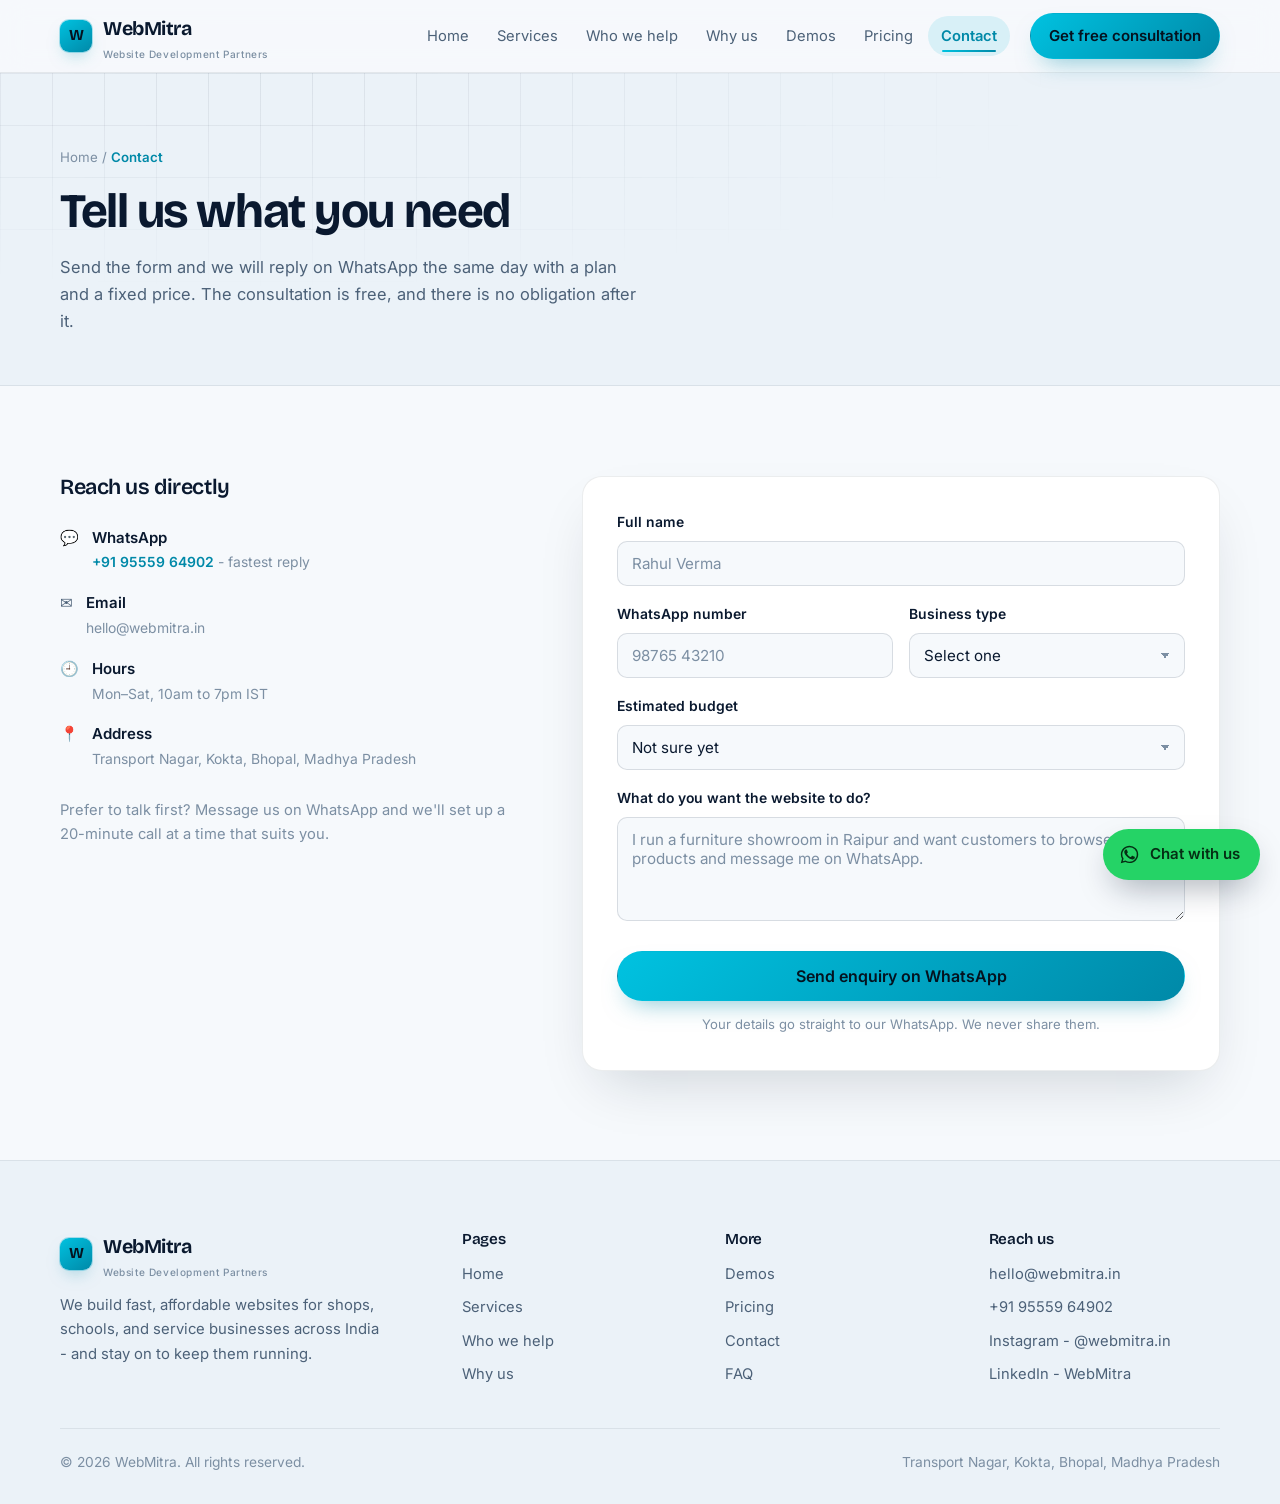
==== contact.html @ 5a9e4e15 "Initial WebMitra website" ====
<!DOCTYPE html>
<html lang="en">
<head>
<meta charset="UTF-8">
<meta name="viewport" content="width=device-width, initial-scale=1">
<title>Contact - Get a free website consultation | WebMitra</title>
<meta name="description" content="Tell us what you need and we reply on WhatsApp the same day with a plan and a fixed price. Free consultation, no obligation.">
<link rel="canonical" href="https://www.webmitra.in/contact.html">
<meta property="og:type" content="website">
<meta property="og:site_name" content="WebMitra">
<meta property="og:title" content="Contact - Get a free website consultation | WebMitra">
<meta property="og:description" content="Tell us what you need and we reply on WhatsApp the same day with a plan and a fixed price. Free consultation, no obligation.">
<meta property="og:url" content="https://www.webmitra.in/contact.html">
<meta name="twitter:card" content="summary_large_image">
<link rel="preconnect" href="https://fonts.googleapis.com">
<link rel="preconnect" href="https://fonts.gstatic.com" crossorigin>
<link href="https://fonts.googleapis.com/css2?family=Bricolage+Grotesque:opsz,wght@12..96,500;12..96,600;12..96,700&family=Inter:wght@400;500;600&display=swap" rel="stylesheet">
<link rel="stylesheet" href="assets/styles.css">
</head>
<body>

<header>
  <div class="wrap">
    <nav class="nav">
      <a class="brand" href="index.html"><span class="mark"><span>W</span></span><span>WebMitra<small>Website Development Partners</small></span></a>
      <div class="links">
        <a href="index.html">Home</a>
        <a href="services.html">Services</a>
        <a href="who-we-help.html">Who we help</a>
        <a href="why-us.html">Why us</a>
        <a href="demos.html">Demos</a>
        <a href="pricing.html">Pricing</a>
        <a href="contact.html" class="active" aria-current="page">Contact</a>
      </div>
      <a class="btn btn-primary" href="contact.html">Get free consultation</a>
      <button class="burger" id="burger" aria-expanded="false" aria-controls="mobilePanel" aria-label="Open menu"><i></i><i></i><i></i></button>
    </nav>
    <div class="mobile-panel" id="mobilePanel">
      <a href="index.html">Home</a>
      <a href="services.html">Services</a>
      <a href="who-we-help.html">Who we help</a>
      <a href="why-us.html">Why us</a>
      <a href="demos.html">Demos</a>
      <a href="pricing.html">Pricing</a>
      <a href="contact.html" class="active" aria-current="page">Contact</a>
      <a class="btn btn-primary" href="contact.html">Get free consultation</a>
    </div>
  </div>
</header>

<main id="main">

  <div class="banner"><div class="blueprint"></div><div class="wrap">
    <div class="crumb"><a href="index.html">Home</a> / <span>Contact</span></div>
    <h1>Tell us what you need</h1>
    <p>Send the form and we will reply on WhatsApp the same day with a plan and a fixed price. The consultation is free, and there is no obligation after it.</p>
  </div></div>

  <section><div class="wrap contact-grid">
    <div class="contact-aside reveal">
      <h2 style="font-size:1.35rem">Reach us directly</h2>
      <ul>
        <li><span>💬</span><div><b>WhatsApp</b><small><a href="https://wa.me/919555964902">+91 95559 64902</a> - fastest reply</small></div></li>
        <li><span>✉️</span><div><b>Email</b><small>hello@webmitra.in</small></div></li>
        <li><span>🕘</span><div><b>Hours</b><small>Mon–Sat, 10am to 7pm IST</small></div></li>
        <li><span>📍</span><div><b>Address</b><small>Transport Nagar, Kokta, Bhopal, Madhya Pradesh</small></div></li>
      </ul>
      <p class="muted" style="margin-top:26px;font-size:.92rem">Prefer to talk first? Message us on WhatsApp and we'll set up a 20-minute call at a time that suits you.</p>
    </div>

    <form id="leadForm" class="reveal" novalidate>
      <div class="field"><label for="name">Full name</label><input id="name" name="name" type="text" placeholder="Rahul Verma" required></div>
      <div class="two">
        <div class="field"><label for="phone">WhatsApp number</label><input id="phone" name="phone" type="tel" inputmode="tel" placeholder="98765 43210" required></div>
        <div class="field"><label for="type">Business type</label>
          <select id="type" name="type" required>
            <option value="">Select one</option><option>Shop or showroom</option><option>School or college</option><option>Service business</option><option>Other</option>
          </select>
        </div>
      </div>
      <div class="field"><label for="budget">Estimated budget</label>
        <select id="budget" name="budget">
          <option value="">Not sure yet</option><option>Under ₹10,000</option><option>₹10,000 – ₹25,000</option><option>₹25,000 – ₹50,000</option><option>Above ₹50,000</option>
        </select>
      </div>
      <div class="field"><label for="message">What do you want the website to do?</label>
        <textarea id="message" name="message" placeholder="I run a furniture showroom in Raipur and want customers to browse products and message me on WhatsApp."></textarea>
      </div>
      <button class="btn btn-primary" type="submit">Send enquiry on WhatsApp</button>
      <p class="form-note">Your details go straight to our WhatsApp. We never share them.</p>
      <div class="status" id="status" role="status"></div>
    </form>
  </div></section>
</main>

<footer>
  <div class="wrap">
    <div class="f-grid">
      <div>
        <a class="brand" href="index.html"><span class="mark"><span>W</span></span><span>WebMitra<small>Website Development Partners</small></span></a>
        <p>We build fast, affordable websites for shops, schools, and service businesses across India - and stay on to keep them running.</p>
      </div>
      <div><h4>Pages</h4><div class="f-links">
        <a href="index.html">Home</a><a href="services.html">Services</a><a href="who-we-help.html">Who we help</a><a href="why-us.html">Why us</a>
      </div></div>
      <div><h4>More</h4><div class="f-links">
        <a href="demos.html">Demos</a><a href="pricing.html">Pricing</a><a href="contact.html">Contact</a><a href="pricing.html">FAQ</a>
      </div></div>
      <div><h4>Reach us</h4><div class="f-links">
        <a href="mailto:hello@webmitra.in">hello@webmitra.in</a><a href="tel:+919555964902">+91 95559 64902</a><a href="contact.html">Instagram - @webmitra.in</a><a href="contact.html">LinkedIn - WebMitra</a>
      </div></div>
    </div>
    <div class="f-bottom">
      <span>© <span id="yr">2026</span> WebMitra. All rights reserved.</span>
      <span>Transport Nagar, Kokta, Bhopal, Madhya Pradesh</span>
    </div>
  </div>
</footer>

<a class="wa" id="waBtn" href="#" target="_blank" rel="noopener" aria-label="Chat with WebMitra on WhatsApp">
  <svg viewBox="0 0 24 24" fill="currentColor" aria-hidden="true"><path d="M17.47 14.38c-.3-.15-1.75-.86-2.02-.96-.27-.1-.47-.15-.67.15-.2.3-.77.96-.94 1.16-.17.2-.35.22-.65.07-.3-.15-1.25-.46-2.38-1.47-.88-.78-1.48-1.75-1.65-2.05-.17-.3-.02-.46.13-.61.14-.14.3-.35.45-.53.15-.18.2-.3.3-.5.1-.2.05-.38-.02-.53-.08-.15-.67-1.6-.92-2.2-.24-.58-.49-.5-.67-.51h-.57c-.2 0-.52.07-.8.38-.27.3-1.04 1.02-1.04 2.48s1.07 2.88 1.22 3.08c.15.2 2.1 3.2 5.08 4.49.71.3 1.26.49 1.69.63.71.22 1.36.19 1.87.12.57-.09 1.75-.72 2-1.41.25-.69.25-1.28.17-1.41-.07-.13-.27-.2-.57-.35M12.04 2C6.58 2 2.13 6.45 2.13 11.91c0 1.75.46 3.45 1.32 4.95L2 22l5.25-1.38a9.87 9.87 0 0 0 4.79 1.22h.01c5.46 0 9.91-4.45 9.91-9.91 0-2.65-1.03-5.14-2.9-7.01A9.82 9.82 0 0 0 12.04 2m0 18.15h-.01a8.2 8.2 0 0 1-4.19-1.15l-.3-.18-3.12.82.83-3.04-.2-.31a8.17 8.17 0 0 1-1.26-4.38c0-4.54 3.7-8.23 8.25-8.23 2.2 0 4.27.86 5.83 2.42a8.19 8.19 0 0 1 2.41 5.82c0 4.54-3.7 8.23-8.24 8.23"/></svg>
  <span>Chat with us</span>
</a>

<script src="assets/script.js"></script>
</body>
</html>
---- assets/styles.css ----
:root{
  /* page surface - light theme */
  --bg:#F6F9FC;
  --bg-alt:#EBF2F8;
  --card:#FFFFFF;
  --card-2:#EAF7FB;
  --ink:#0A192F;
  --ink-dim:#4C6178;
  --ink-faint:#7C8FA3;
  --line:rgba(10,25,47,.13);
  --line-soft:rgba(10,25,47,.08);

  /* accents */
  --cyan:#00AACC;
  --cyan-bright:#00C2E0;
  --teal:#0089A8;

  /* dark device / mockup surfaces - kept dark on purpose for contrast against the light page */
  --navy:#0A192F;
  --well:#071426;
  --surface:#112B47;
  --surface-2:#16334F;
  --dline:rgba(194,209,224,.16);
  --dline-soft:rgba(194,209,224,.09);
  --silver:#C2D1E0;
  --silver-dim:#8CA3B8;
  --white:#E9F3FA;

  --shadow:0 16px 36px -16px rgba(10,25,47,.14);
  --shadow-lg:0 26px 56px -20px rgba(10,25,47,.18);
  --r-lg:20px; --r-md:14px; --r-sm:10px;
  --display:"Bricolage Grotesque",Georgia,serif;
  --body:"Inter",system-ui,-apple-system,"Segoe UI",sans-serif;
  color-scheme:light;
}
*{box-sizing:border-box}
@media (prefers-reduced-motion:reduce){*{animation-duration:.001ms!important;transition-duration:.001ms!important}}
body{margin:0;background:var(--bg);color:var(--ink-dim);font-family:var(--body);font-size:16px;line-height:1.65;-webkit-font-smoothing:antialiased;overflow-x:hidden}
a{color:inherit;text-decoration:none}
h1,h2,h3,h4{font-family:var(--display);color:var(--ink);margin:0;line-height:1.1;letter-spacing:-.02em;font-weight:600}
h2{font-size:clamp(1.7rem,3.4vw,2.45rem)}
h3{font-size:1.15rem;letter-spacing:-.01em}
p{margin:0}
:focus-visible{outline:2px solid var(--cyan);outline-offset:3px;border-radius:4px}
.wrap{width:min(1160px,92vw);margin-inline:auto}
section{padding:clamp(58px,7vw,96px) 0}
.sec-head{max-width:62ch;margin-bottom:clamp(30px,4vw,48px)}
.sec-head p{margin-top:14px;color:var(--ink-dim);font-size:1.02rem}
.kicker{display:inline-flex;align-items:center;gap:9px;font-size:.82rem;font-weight:600;color:var(--teal);margin-bottom:14px}
.kicker::before{content:"";width:22px;height:1px;background:linear-gradient(90deg,transparent,var(--teal))}
.muted{color:var(--ink-faint)}

/* header */
header{position:sticky;top:0;z-index:60;background:rgba(246,249,252,.86);backdrop-filter:blur(14px);border-bottom:1px solid var(--line-soft)}
.nav{display:flex;align-items:center;gap:20px;height:72px}
.brand{display:flex;align-items:center;gap:11px;font-family:var(--display);font-weight:700;font-size:1.22rem;color:var(--ink);letter-spacing:-.025em}
.mark{width:32px;height:32px;border-radius:9px;flex:none;background:linear-gradient(145deg,var(--cyan-bright),var(--teal));display:grid;place-items:center;box-shadow:0 0 0 1px rgba(0,170,204,.3),0 8px 18px -8px rgba(0,137,168,.55)}
.mark span{font-size:.95rem;font-weight:700;color:#04121f}
.brand small{display:block;font-family:var(--body);font-size:.63rem;font-weight:500;color:var(--ink-faint);letter-spacing:.06em;line-height:1;margin-top:3px}
.links{display:flex;gap:2px;margin-left:auto}
.links a{padding:8px 13px;border-radius:99px;font-size:.92rem;color:var(--ink-dim);transition:color .18s,background .18s}
.links a:hover{color:var(--ink);background:rgba(10,25,47,.05)}
.links a.active{color:var(--teal);background:rgba(0,170,204,.12);font-weight:600}
.btn{display:inline-flex;align-items:center;justify-content:center;gap:8px;font-family:var(--body);font-weight:600;font-size:.94rem;padding:12px 22px;border-radius:99px;border:1px solid transparent;cursor:pointer;transition:transform .16s,box-shadow .2s,background .2s,border-color .2s}
.btn-primary{background:linear-gradient(135deg,var(--cyan-bright),var(--teal));color:#04121f;box-shadow:0 12px 26px -12px rgba(0,137,168,.55)}
.btn-primary:hover{transform:translateY(-2px);box-shadow:0 18px 32px -12px rgba(0,137,168,.5)}
.btn-ghost{border-color:var(--line);color:var(--ink);background:var(--card)}
.btn-ghost:hover{border-color:rgba(0,170,204,.55);background:rgba(0,170,204,.08)}
.nav .btn-primary{padding:10px 18px}
.burger{display:none;margin-left:auto;width:42px;height:42px;border-radius:11px;border:1px solid var(--line);background:var(--card);cursor:pointer;align-items:center;justify-content:center;flex-direction:column;gap:5px}
.burger i{display:block;width:17px;height:1.8px;background:var(--ink);border-radius:2px;transition:transform .2s,opacity .2s}
.burger[aria-expanded="true"] i:nth-child(1){transform:translateY(6.8px) rotate(45deg)}
.burger[aria-expanded="true"] i:nth-child(2){opacity:0}
.burger[aria-expanded="true"] i:nth-child(3){transform:translateY(-6.8px) rotate(-45deg)}
.mobile-panel{display:none;border-top:1px solid var(--line-soft);padding:12px 0 20px}
.mobile-panel.open{display:block}
.mobile-panel a{display:block;padding:11px 4px;border-bottom:1px solid var(--line-soft);font-size:1rem;color:var(--ink-dim)}
.mobile-panel a.active{color:var(--teal);font-weight:600}
.mobile-panel .btn{width:100%;margin-top:16px}
@media (max-width:1040px){.links,.nav>.btn-primary{display:none}.burger{display:flex}}

/* router */

/* inner-page banner */
.banner{position:relative;padding:clamp(48px,6vw,74px) 0 clamp(34px,4vw,50px);border-bottom:1px solid var(--line-soft);overflow:hidden;background:var(--bg-alt)}
.banner .blueprint{position:absolute;inset:0;pointer-events:none;background-image:linear-gradient(var(--line-soft) 1px,transparent 1px),linear-gradient(90deg,var(--line-soft) 1px,transparent 1px);background-size:52px 52px;mask-image:radial-gradient(90% 100% at 20% 0%,#000,transparent 70%);-webkit-mask-image:radial-gradient(90% 100% at 20% 0%,#000,transparent 70%)}
.banner .wrap{position:relative}
.banner h1{font-size:clamp(1.9rem,4.3vw,3rem);font-weight:700;letter-spacing:-.03em;max-width:20ch}
.banner p{margin-top:16px;color:var(--ink-dim);max-width:58ch;font-size:1.03rem}
.crumb{font-size:.83rem;color:var(--ink-faint);margin-bottom:16px}
.crumb a:hover{color:var(--teal)}
.crumb span{color:var(--teal);font-weight:600}

/* hero */
.hero{position:relative;padding:clamp(48px,6vw,80px) 0 clamp(58px,7vw,92px);overflow:hidden}
.blueprint{position:absolute;inset:0;pointer-events:none;background-image:linear-gradient(var(--line-soft) 1px,transparent 1px),linear-gradient(90deg,var(--line-soft) 1px,transparent 1px);background-size:56px 56px;mask-image:radial-gradient(120% 78% at 68% 18%,#000,transparent 72%);-webkit-mask-image:radial-gradient(120% 78% at 68% 18%,#000,transparent 72%)}
.glow{position:absolute;width:640px;height:640px;border-radius:50%;pointer-events:none;background:radial-gradient(circle,rgba(0,170,204,.16),transparent 66%);top:-260px;right:-180px;filter:blur(20px)}
.hero-grid{position:relative;display:grid;grid-template-columns:1.05fr .95fr;gap:clamp(36px,5vw,70px);align-items:center}
.hero h1{font-size:clamp(2.1rem,5vw,3.75rem);font-weight:700;letter-spacing:-.035em;line-height:1.04}
.hero-sub{margin-top:20px;font-size:clamp(1rem,1.5vw,1.12rem);color:var(--ink-dim);max-width:52ch}
.hero-cta{display:flex;gap:13px;margin-top:32px;flex-wrap:wrap}
.hero-cta .btn{padding:14px 26px;font-size:1rem}
.trust{display:flex;gap:26px;margin-top:38px;flex-wrap:wrap;padding-top:26px;border-top:1px solid var(--line-soft)}
.trust div strong{display:block;font-family:var(--display);font-size:1.5rem;color:var(--ink);font-weight:600}
.trust div span{font-size:.83rem;color:var(--ink-faint)}

/* hero device rig + before/after toggle */
.rig-wrap{display:flex;flex-direction:column;align-items:center;gap:16px}
.transform-toggle{display:inline-flex;padding:5px;border-radius:99px;background:var(--card);border:1px solid var(--line);box-shadow:var(--shadow);gap:3px}
.t-btn{font-family:var(--body);font-weight:600;font-size:.86rem;padding:9px 18px;border-radius:99px;border:none;background:transparent;color:var(--ink-faint);cursor:pointer;transition:background .2s,color .2s}
.t-btn:hover{color:var(--ink)}
.t-btn.active{background:linear-gradient(135deg,var(--cyan-bright),var(--teal));color:#04121f;box-shadow:0 8px 18px -8px rgba(0,137,168,.5)}
.rig{position:relative;padding-bottom:14px;width:100%;max-width:480px}
.rig-badge{position:absolute;top:-14px;left:14px;z-index:3;font-size:.72rem;font-weight:600;padding:6px 13px;border-radius:99px;background:linear-gradient(135deg,var(--cyan-bright),var(--teal));color:#04121f;box-shadow:0 8px 18px -8px rgba(0,137,168,.55);transition:background .3s,color .3s}
.rig.old .rig-badge{background:#8a97a6;color:#fff;box-shadow:0 8px 18px -8px rgba(40,50,63,.4)}
.rig-caption{font-size:.86rem;color:var(--ink-faint);text-align:center;max-width:38ch}
.laptop{background:linear-gradient(160deg,var(--surface-2),var(--surface));border:1px solid var(--dline);border-radius:var(--r-lg);box-shadow:var(--shadow-lg);padding:11px;transition:background .35s,filter .35s}
.bar{display:flex;gap:6px;padding:3px 4px 11px}
.bar i{width:9px;height:9px;border-radius:50%;background:rgba(194,209,224,.22);display:block}
.bar i:first-child{background:rgba(0,194,224,.5)}
.screen{background:var(--well);border-radius:12px;padding:16px;border:1px solid var(--dline-soft);transition:background .35s}
.sk-nav{display:flex;align-items:center;gap:7px;margin-bottom:16px}
.sk-logo{width:34px;height:8px;border-radius:3px;background:linear-gradient(90deg,var(--cyan-bright),var(--teal));transition:background .35s}
.sk-nav em{flex:none;width:22px;height:5px;border-radius:3px;background:rgba(194,209,224,.2)}
.sk-nav .pill{margin-left:auto;width:42px;height:14px;border-radius:99px;background:rgba(0,194,224,.28);transition:background .35s}
.sk-hero{height:62px;border-radius:9px;background:linear-gradient(115deg,rgba(0,137,168,.28),rgba(0,194,224,.07));margin-bottom:12px;position:relative;overflow:hidden;transition:background .35s,filter .35s}
.sk-hero::after{content:"";position:absolute;left:14px;top:18px;width:46%;height:8px;border-radius:4px;background:rgba(233,243,250,.5)}
.sk-row{display:grid;grid-template-columns:repeat(3,1fr);gap:9px}
.sk-card{height:46px;border-radius:9px;background:var(--surface);border:1px solid var(--dline-soft);transition:background .35s}
.sk-card:nth-child(2){background:var(--surface-2)}
.sk-lines{margin-top:12px;display:grid;gap:6px}
.sk-lines i{height:5px;border-radius:3px;background:rgba(194,209,224,.15);display:block}
.sk-lines i:nth-child(2){width:72%}
.sk-lines i:nth-child(3){width:48%}
.phone{position:absolute;right:-6px;bottom:0;width:134px;background:linear-gradient(160deg,var(--surface-2),var(--surface));border:1px solid var(--dline);border-radius:22px;padding:8px;box-shadow:0 22px 46px -16px rgba(10,25,47,.35);transition:filter .35s}
.phone .screen{padding:10px;border-radius:15px}
.phone .sk-hero{height:38px}
.phone .sk-row{grid-template-columns:1fr 1fr;gap:6px}
.phone .sk-card{height:30px}
.ping{position:absolute;left:-14px;top:22%;background:var(--card);border:1px solid var(--line);border-radius:12px;padding:9px 14px;box-shadow:var(--shadow);font-size:.78rem;color:var(--ink);display:flex;align-items:center;gap:9px;transition:opacity .3s,transform .3s}
.ping b{color:var(--teal);font-weight:600}
.dot{width:7px;height:7px;border-radius:50%;background:var(--cyan-bright);box-shadow:0 0 0 0 rgba(0,194,224,.6);animation:pulse 2.4s ease-out infinite}
@keyframes pulse{70%{box-shadow:0 0 0 11px rgba(0,194,224,0)}100%{box-shadow:0 0 0 0 rgba(0,194,224,0)}}

/* "old site" state - dulled, dated, cramped */
.rig.old .laptop{background:linear-gradient(160deg,#dbe1e7,#c9d1d9);filter:grayscale(.55) contrast(.9)}
.rig.old .phone{filter:grayscale(.55) contrast(.9)}
.rig.old .screen{background:#eef0f2}
.rig.old .sk-logo{background:#9aa7b4}
.rig.old .pill{background:#c3ccd4}
.rig.old .sk-hero{background:#dfe3e7;filter:none}
.rig.old .sk-hero::after{background:#aab4bd}
.rig.old .sk-card{background:#e6e9ec;border-color:#d3d9df}
.rig.old .sk-card:nth-child(2){background:#dde2e6}
.rig.old .sk-lines i{background:#cdd4da}
.rig.old .ping{opacity:0;transform:translateX(-8px)}

@media (max-width:900px){.hero-grid{grid-template-columns:1fr}.rig-wrap{max-width:520px;margin-inline:auto}.ping{left:0}}
@media (max-width:480px){.phone{width:104px;right:-4px}.ping{display:none}}

/* cards */
.cards-3{display:grid;grid-template-columns:repeat(3,1fr);gap:20px}
.card{background:var(--card);border:1px solid var(--line-soft);border-radius:var(--r-lg);padding:28px;box-shadow:var(--shadow);transition:border-color .2s,transform .2s,box-shadow .2s}
.card:hover{border-color:rgba(0,170,204,.4);transform:translateY(-3px);box-shadow:var(--shadow-lg)}
.card .ico{width:46px;height:46px;border-radius:13px;display:grid;place-items:center;background:rgba(0,170,204,.1);border:1px solid rgba(0,170,204,.28);font-size:1.3rem;margin-bottom:18px}
.card p{margin-top:11px;color:var(--ink-dim);font-size:.95rem}
.card .more{display:inline-block;margin-top:18px;font-size:.9rem;color:var(--teal);font-weight:600}
.tags{display:flex;flex-wrap:wrap;gap:7px;margin-top:18px}
.tag{font-size:.75rem;padding:5px 11px;border-radius:99px;border:1px solid var(--line);color:var(--ink-dim);background:var(--card)}
@media (max-width:860px){.cards-3{grid-template-columns:1fr}}

.band{background:var(--bg-alt);border-block:1px solid var(--line-soft)}

/* services grid */
.svc{display:grid;grid-template-columns:repeat(auto-fit,minmax(250px,1fr));gap:1px;background:var(--line-soft);border:1px solid var(--line-soft);border-radius:var(--r-lg);overflow:hidden}
.svc article{background:var(--card);padding:30px 26px;transition:background .2s,box-shadow .2s}
.band .svc article{background:var(--card)}
.svc article:hover{box-shadow:inset 0 0 0 1px rgba(0,170,204,.25);background:var(--card-2)}
.svc .n{font-family:var(--display);font-size:.8rem;color:var(--teal);font-weight:700}
.svc h3{margin-top:14px}
.svc p{margin-top:9px;color:var(--ink-dim);font-size:.93rem}
.svc ul{list-style:none;padding:0;margin:14px 0 0;display:grid;gap:7px}
.svc li{font-size:.86rem;color:var(--ink-dim);padding-left:16px;position:relative}
.svc li::before{content:"";position:absolute;left:0;top:9px;width:6px;height:6px;border-radius:50%;background:var(--cyan)}

/* why */
.why{display:grid;grid-template-columns:repeat(4,1fr);gap:18px}
.why>div{padding:26px 22px;border-radius:var(--r-md);background:var(--card);border:1px solid var(--line-soft);border-top:2px solid var(--teal);box-shadow:var(--shadow)}
.why span.emo{font-size:1.5rem;display:block;margin-bottom:12px}
.why h3{font-size:1.02rem}
.why p{margin-top:8px;font-size:.89rem;color:var(--ink-dim)}
@media (max-width:920px){.why{grid-template-columns:1fr 1fr}}
@media (max-width:540px){.why{grid-template-columns:1fr}}

/* testimonials */
.testi-grid{display:grid;grid-template-columns:repeat(3,1fr);gap:20px}
.testi-card{background:var(--card);border:1px solid var(--line-soft);border-radius:var(--r-lg);padding:26px;box-shadow:var(--shadow);display:flex;flex-direction:column}
.stars{color:#F5A623;font-size:.95rem;letter-spacing:2px}
.quote{margin-top:12px;color:var(--ink);font-size:.96rem;line-height:1.6;flex:1}
.testi-who{display:flex;align-items:center;gap:12px;margin-top:20px;padding-top:16px;border-top:1px solid var(--line-soft)}
.avatar{width:38px;height:38px;border-radius:50%;flex:none;display:grid;place-items:center;background:linear-gradient(135deg,var(--cyan-bright),var(--teal));color:#04121f;font-family:var(--display);font-weight:700;font-size:.85rem}
.testi-who b{display:block;color:var(--ink);font-size:.9rem;font-weight:600}
.testi-who small{color:var(--ink-faint);font-size:.82rem}
@media (max-width:860px){.testi-grid{grid-template-columns:1fr}}

/* demos */
.demo-layout{display:grid;grid-template-columns:.85fr 1.15fr;gap:28px;align-items:start}
.demo-list{display:grid;gap:12px}
.demo-btn{width:100%;text-align:left;cursor:pointer;font-family:var(--body);background:var(--card);border:1px solid var(--line-soft);border-radius:var(--r-md);padding:20px 22px;color:var(--ink-dim);box-shadow:var(--shadow);transition:border-color .2s,background .2s}
.demo-btn:hover{border-color:rgba(0,170,204,.35)}
.demo-btn[aria-selected="true"]{border-color:var(--cyan);background:var(--card-2);box-shadow:inset 3px 0 0 var(--cyan)}
.demo-btn strong{display:block;font-family:var(--display);font-size:1.08rem;color:var(--ink);font-weight:600}
.demo-btn em{display:block;font-style:normal;font-size:.88rem;color:var(--ink-faint);margin-top:6px}
.viewer{background:var(--surface);border:1px solid var(--dline);border-radius:var(--r-lg);padding:14px;box-shadow:var(--shadow-lg)}
.chrome{display:flex;align-items:center;gap:8px;padding:2px 4px 12px}
.chrome i{width:9px;height:9px;border-radius:50%;background:rgba(194,209,224,.22)}
.url{margin-left:6px;flex:1;height:22px;border-radius:99px;background:var(--well);border:1px solid var(--dline-soft);font-size:.72rem;color:var(--silver-dim);display:flex;align-items:center;padding:0 12px;overflow:hidden;white-space:nowrap}
.stage{background:var(--well);border-radius:12px;border:1px solid var(--dline-soft);padding:20px;min-height:330px}
.mini-top{display:flex;align-items:center;gap:10px;padding-bottom:14px;border-bottom:1px solid var(--dline-soft);margin-bottom:16px}
.mini-top b{font-family:var(--display);color:var(--white);font-size:.95rem;font-weight:600}
.mini-top .chip{margin-left:auto;font-size:.7rem;padding:4px 10px;border-radius:99px;background:rgba(0,194,224,.16);color:var(--cyan-bright);border:1px solid rgba(0,194,224,.32)}
.mini-band{border-radius:10px;padding:18px;background:linear-gradient(115deg,rgba(0,137,168,.3),rgba(17,43,71,.5));border:1px solid var(--dline-soft)}
.mini-band h4{font-size:1.05rem;color:var(--white)}
.mini-band p{font-size:.84rem;color:var(--silver);margin-top:6px}
.mini-tiles{display:grid;grid-template-columns:repeat(3,1fr);gap:10px;margin-top:14px}
.mini-tiles div{background:var(--surface);border:1px solid var(--dline-soft);border-radius:9px;padding:12px;font-size:.78rem;color:var(--silver-dim)}
.mini-tiles div b{display:block;color:var(--white);font-size:.85rem;font-weight:600;margin-bottom:3px}
.stage .tags{margin-top:16px}
.stage .tag{border-color:var(--dline);color:var(--silver);background:rgba(194,209,224,.06)}
@media (max-width:900px){.demo-layout{grid-template-columns:1fr}.mini-tiles{grid-template-columns:1fr}}

/* steps */
.steps{display:grid;grid-template-columns:repeat(4,1fr)}
.step{padding:28px 30px 28px 0;border-top:2px solid var(--line);position:relative}
.step:last-child{padding-right:0}
.step::before{content:"";position:absolute;top:-6px;left:0;width:10px;height:10px;border-radius:50%;background:var(--cyan);box-shadow:0 0 0 4px rgba(0,170,204,.16)}
.step .num{font-family:var(--display);font-size:.8rem;color:var(--teal);font-weight:700}
.step h3{margin-top:12px;font-size:1.05rem}
.step p{margin-top:9px;font-size:.9rem;color:var(--ink-dim)}
@media (max-width:900px){.steps{grid-template-columns:1fr 1fr}}
@media (max-width:560px){.steps{grid-template-columns:1fr}.step{padding-right:0}}

/* pricing */
.price-grid{display:grid;grid-template-columns:repeat(3,1fr);gap:20px;align-items:stretch}
.plan{display:flex;flex-direction:column;background:var(--card);border:1px solid var(--line-soft);border-radius:var(--r-lg);padding:30px;box-shadow:var(--shadow)}
.plan.featured{border-color:rgba(0,170,204,.5);background:var(--card-2);position:relative;box-shadow:var(--shadow-lg)}
.plan.featured::after{content:"Most chosen";position:absolute;top:-11px;left:30px;font-size:.72rem;font-weight:600;padding:4px 12px;border-radius:99px;background:linear-gradient(135deg,var(--cyan-bright),var(--teal));color:#04121f}
.plan .for{font-size:.85rem;color:var(--ink-faint);margin-top:7px}
.amount{font-family:var(--display);font-size:2.3rem;color:var(--ink);font-weight:700;margin:20px 0 2px;letter-spacing:-.03em}
.amount sup{font-size:1rem;font-weight:500;top:-.7em}
.amount small{font-family:var(--body);font-size:.82rem;color:var(--ink-faint);font-weight:400;letter-spacing:0}
.plan ul{list-style:none;padding:22px 0 0;margin:22px 0 26px;display:grid;gap:11px;border-top:1px solid var(--line-soft)}
.plan li{font-size:.92rem;display:flex;gap:10px;align-items:flex-start;color:var(--ink-dim)}
.plan li::before{content:"";flex:none;width:16px;height:16px;margin-top:4px;border-radius:50%;background:rgba(0,170,204,.14);border:1px solid rgba(0,170,204,.45)}
.plan .btn{margin-top:auto;width:100%}
@media (max-width:920px){.price-grid{grid-template-columns:1fr}}

/* compare table */
.table-scroll{overflow-x:auto;border:1px solid var(--line-soft);border-radius:var(--r-lg);margin-top:40px;background:var(--card);box-shadow:var(--shadow)}
table{width:100%;border-collapse:collapse;min-width:620px;font-size:.92rem}
th,td{padding:14px 18px;text-align:left;border-bottom:1px solid var(--line-soft)}
thead th{background:var(--bg-alt);color:var(--ink);font-family:var(--display);font-weight:700;font-size:.9rem}
tbody th{font-weight:600;color:var(--ink)}
td{color:var(--ink-dim)}
tr:last-child th,tr:last-child td{border-bottom:none}

/* faq */
.faq{display:grid;gap:12px;max-width:820px}
details{background:var(--card);border:1px solid var(--line-soft);border-radius:var(--r-md);padding:18px 22px;box-shadow:var(--shadow)}
details[open]{border-color:rgba(0,170,204,.35)}
summary{cursor:pointer;font-family:var(--display);font-weight:600;color:var(--ink);font-size:1rem;list-style:none;display:flex;justify-content:space-between;gap:16px;align-items:center}
summary::-webkit-details-marker{display:none}
summary::after{content:"+";color:var(--teal);font-size:1.25rem;line-height:1}
details[open] summary::after{content:"\2013"}
details p{margin-top:12px;color:var(--ink-dim);font-size:.94rem}

/* contact */
.contact-grid{display:grid;grid-template-columns:.85fr 1.15fr;gap:clamp(30px,4vw,56px);align-items:start}
.contact-aside ul{list-style:none;padding:0;margin:26px 0 0;display:grid;gap:16px}
.contact-aside li{display:flex;gap:13px;align-items:flex-start;font-size:.94rem}
.contact-aside b{color:var(--ink);display:block;font-weight:600}
.contact-aside small{color:var(--ink-faint);font-size:.87rem}
.contact-aside small a{color:var(--teal);font-weight:600}
.contact-aside small a:hover{text-decoration:underline}
form{background:var(--card);border:1px solid var(--line-soft);border-radius:var(--r-lg);padding:clamp(22px,3vw,34px);box-shadow:var(--shadow-lg)}
.field{margin-bottom:17px}
.field label{display:block;font-size:.87rem;color:var(--ink);margin-bottom:7px;font-weight:600}
input,select,textarea{width:100%;font-family:var(--body);font-size:.95rem;color:var(--ink);background:var(--bg);border:1px solid var(--line);border-radius:var(--r-sm);padding:12px 14px;transition:border-color .18s,box-shadow .18s}
input::placeholder,textarea::placeholder{color:var(--ink-faint)}
input:focus,select:focus,textarea:focus{outline:none;border-color:var(--cyan);box-shadow:0 0 0 3px rgba(0,170,204,.16)}
select{appearance:none;background-image:linear-gradient(45deg,transparent 50%,var(--ink-faint) 50%),linear-gradient(135deg,var(--ink-faint) 50%,transparent 50%);background-position:calc(100% - 19px) 51%,calc(100% - 14px) 51%;background-size:5px 5px;background-repeat:no-repeat}
textarea{resize:vertical;min-height:104px}
.two{display:grid;grid-template-columns:1fr 1fr;gap:16px}
form .btn{width:100%;padding:14px;font-size:1rem;margin-top:6px}
.form-note{font-size:.82rem;color:var(--ink-faint);margin-top:13px;text-align:center}
.status{margin-top:14px;font-size:.9rem;padding:12px 14px;border-radius:var(--r-sm);display:none}
.status.show{display:block}
.status.ok{background:rgba(0,170,204,.1);border:1px solid rgba(0,170,204,.4);color:var(--ink)}
.status.err{background:rgba(214,60,60,.08);border:1px solid rgba(214,60,60,.35);color:#8f2323}
@media (max-width:860px){.contact-grid{grid-template-columns:1fr}.two{grid-template-columns:1fr}}

/* cta band */
.cta{background:linear-gradient(135deg,var(--card-2),var(--card));border:1px solid rgba(0,170,204,.3);border-radius:var(--r-lg);padding:clamp(30px,4vw,48px);display:flex;gap:26px;align-items:center;justify-content:space-between;flex-wrap:wrap;box-shadow:var(--shadow-lg)}
.cta h2{font-size:clamp(1.5rem,2.6vw,2rem);max-width:18ch}
.cta p{margin-top:10px;color:var(--ink-dim);max-width:46ch}
.cta .btn{padding:14px 26px;font-size:1rem}

/* footer */
footer{background:var(--bg-alt);border-top:1px solid var(--line-soft);padding:clamp(46px,6vw,70px) 0 30px}
.f-grid{display:grid;grid-template-columns:1.6fr 1fr 1fr 1fr;gap:32px}
.f-grid>div>p{margin-top:16px;color:var(--ink-dim);font-size:.93rem;max-width:36ch}
.f-grid h4{font-size:.95rem;margin-bottom:14px;color:var(--ink)}
.f-links{display:grid;gap:9px}
.f-links a{font-size:.92rem;color:var(--ink-dim);transition:color .18s}
.f-links a:hover{color:var(--teal)}
.f-bottom{margin-top:42px;padding-top:22px;border-top:1px solid var(--line-soft);display:flex;justify-content:space-between;gap:16px;flex-wrap:wrap;font-size:.86rem;color:var(--ink-faint)}
@media (max-width:860px){.f-grid{grid-template-columns:1fr 1fr}.f-grid>div:first-child{grid-column:1/-1}}

/* whatsapp */
.wa{position:fixed;right:20px;bottom:20px;z-index:80;display:flex;align-items:center;gap:10px;background:#25D366;color:#052e14;font-weight:600;font-size:.94rem;padding:13px 20px 13px 16px;border-radius:99px;box-shadow:0 14px 34px -10px rgba(10,25,47,.4);transition:transform .18s}
.wa:hover{transform:translateY(-3px)}
.wa svg{width:21px;height:21px;flex:none}
@media (max-width:520px){.wa{padding:14px;right:16px;bottom:16px}.wa span{display:none}}


/* ============================================================
   ANIMATION LAYER - added on top of the existing design.
   Nothing above this line was touched to build these effects.
   ============================================================ */

/* ---- generic scroll reveal (used for headings, cards, etc.) ---- */
.reveal{opacity:0;transform:translateY(22px);transition:opacity .6s cubic-bezier(.22,.61,.36,1),transform .6s cubic-bezier(.22,.61,.36,1)}
.reveal.in-view{opacity:1;transform:translateY(0)}
.reveal-group.in-view .reveal-item{opacity:1;transform:translateY(0)}
.reveal-item{opacity:0;transform:translateY(20px);transition:opacity .55s cubic-bezier(.22,.61,.36,1),transform .55s cubic-bezier(.22,.61,.36,1)}
.reveal-item:nth-child(1){transition-delay:.02s}
.reveal-item:nth-child(2){transition-delay:.1s}
.reveal-item:nth-child(3){transition-delay:.18s}
.reveal-item:nth-child(4){transition-delay:.26s}
.reveal-item:nth-child(5){transition-delay:.34s}
.reveal-item:nth-child(6){transition-delay:.42s}

/* ---- hero entrance (runs once on load, no scroll dependency) ---- */
.hero-grid > div:first-child{animation:heroIn .7s cubic-bezier(.22,.61,.36,1) both}
.hero-grid > .rig-wrap,.hero-grid > .rig{animation:heroIn .8s cubic-bezier(.22,.61,.36,1) .12s both}
@keyframes heroIn{from{opacity:0;transform:translateY(18px)}to{opacity:1;transform:translateY(0)}}

/* ---- floating decorative glow ---- */
.glow{animation:floaty 9s ease-in-out infinite}
@keyframes floaty{0%,100%{transform:translate(0,0)}50%{transform:translate(-16px,14px)}}

/* ---- nav link underline + active indicator ---- */
.links a,.mobile-panel a{position:relative}
.links a::after{content:"";position:absolute;left:14px;right:14px;bottom:4px;height:2px;border-radius:2px;background:linear-gradient(90deg,var(--cyan-bright),var(--teal));transform:scaleX(0);transform-origin:left;transition:transform .28s cubic-bezier(.22,.61,.36,1)}
.links a:hover::after,.links a:focus-visible::after{transform:scaleX(1)}
.links a.active::after{transform:scaleX(1)}
.links a:hover{transform:translateY(-1px)}
.mobile-panel a::after{content:"";position:absolute;left:4px;bottom:6px;height:2px;width:0;border-radius:2px;background:linear-gradient(90deg,var(--cyan-bright),var(--teal));transition:width .28s cubic-bezier(.22,.61,.36,1)}
.mobile-panel a.active::after{width:28px}
.links a:active,.mobile-panel a:active{transform:scale(.97)}

/* footer links + "more" links get the same underline treatment */
.f-links a,.card .more{position:relative;display:inline-block}
.f-links a::after,.card .more::after{content:"";position:absolute;left:0;right:0;bottom:-2px;height:1.5px;background:currentColor;transform:scaleX(0);transform-origin:left;transition:transform .25s ease}
.f-links a:hover::after,.card .more:hover::after{transform:scaleX(1)}

/* ---- button micro-interactions ---- */
.btn{transition:transform .16s cubic-bezier(.22,.61,.36,1),box-shadow .22s ease,background .2s ease,border-color .2s ease}
.btn:active{transform:scale(.96)}
.btn-primary:hover{box-shadow:0 20px 36px -14px rgba(0,137,168,.55)}

/* ---- icon micro-animations ---- */
.card .ico{transition:transform .3s cubic-bezier(.34,1.56,.64,1),background .25s ease}
.card:hover .ico{transform:scale(1.12) rotate(-6deg)}
.why>div{transition:transform .28s cubic-bezier(.22,.61,.36,1),box-shadow .28s ease,border-color .25s ease}
.why>div:hover{transform:translateY(-4px);box-shadow:var(--shadow-lg);border-top-color:var(--cyan-bright)}
.why span.emo{display:inline-block;transition:transform .3s cubic-bezier(.34,1.56,.64,1)}
.why>div:hover span.emo{transform:scale(1.18) rotate(6deg)}

/* ---- card image / cover hover (shop, school, service cards) ---- */
.card{isolation:isolate}
.card-cover{position:relative;overflow:hidden}
.card-cover img,.card-cover svg{transition:transform .5s cubic-bezier(.22,.61,.36,1);display:block;width:100%;height:auto}
.card-cover::after{content:"";position:absolute;inset:0;background:linear-gradient(180deg,rgba(10,25,47,0) 55%,rgba(10,25,47,.38) 100%);opacity:0;transition:opacity .35s ease}
@media (hover:hover){
  .card:hover .card-cover img,.card:hover .card-cover svg{transform:scale(1.07) translateY(-2px)}
  .card:hover .card-cover::after{opacity:1}
}
.card-cover img{object-fit:cover;aspect-ratio:220/130}

/* ---- demo tabs + pricing plans + faq: gentle lift ---- */
.demo-btn,.plan,.testi-card{transition:transform .25s cubic-bezier(.22,.61,.36,1),box-shadow .25s ease,border-color .2s ease}
.demo-btn:hover{transform:translateX(3px)}
.plan:hover{transform:translateY(-5px);box-shadow:var(--shadow-lg)}
.testi-card:hover{transform:translateY(-4px);box-shadow:var(--shadow-lg)}
details{transition:border-color .2s ease,box-shadow .2s ease}
summary::after{transition:transform .25s cubic-bezier(.22,.61,.36,1)}
details[open] summary::after{transform:rotate(180deg)}

/* ============================================================
   VERTICAL TIMELINE - replaces the old horizontal 4-step grid
   ============================================================ */
.timeline{position:relative;display:grid;gap:0;max-width:720px}
.timeline-track{position:absolute;left:23px;top:6px;bottom:6px;width:3px;background:var(--line);border-radius:3px;overflow:hidden}
.timeline-track-fill{position:absolute;left:0;top:0;width:100%;height:0%;background:linear-gradient(180deg,var(--cyan-bright),var(--teal));border-radius:3px;transition:height .12s linear}
.t-step{position:relative;display:flex;gap:22px;padding:0 0 44px 0;opacity:.45;transform:translateY(6px);transition:opacity .45s cubic-bezier(.22,.61,.36,1),transform .45s cubic-bezier(.22,.61,.36,1)}
.t-step:last-child{padding-bottom:4px}
.t-step.in-view{opacity:1;transform:translateY(0)}
.t-dot{position:relative;z-index:2;flex:none;width:48px;height:48px;border-radius:50%;background:var(--card);border:2px solid var(--line);display:grid;place-items:center;font-family:var(--display);font-weight:700;color:var(--ink-faint);transition:transform .4s cubic-bezier(.34,1.56,.64,1),border-color .3s ease,color .3s ease,background .3s ease,box-shadow .3s ease}
.t-step.in-view .t-dot{border-color:var(--cyan);color:var(--teal);box-shadow:0 0 0 5px rgba(0,170,204,.14)}
.t-step.in-view.t-current .t-dot{transform:scale(1.12);background:linear-gradient(135deg,var(--cyan-bright),var(--teal));color:#04121f;border-color:transparent;box-shadow:0 0 0 6px rgba(0,170,204,.2),0 10px 22px -8px rgba(0,137,168,.5)}
.t-body{padding-top:6px}
.t-body .num{font-family:var(--display);font-size:.8rem;color:var(--teal);font-weight:700}
.t-body h3{margin-top:6px;font-size:1.08rem}
.t-body p{margin-top:8px;font-size:.92rem;color:var(--ink-dim);max-width:48ch}
.timeline-wrap{display:flex;justify-content:center}
@media (max-width:640px){
  .timeline-track{left:19px}
  .t-dot{width:40px;height:40px;font-size:.85rem}
  .t-step{gap:16px;padding-bottom:34px}
}

/* ---- reduced motion: disable everything above instantly ---- */
@media (prefers-reduced-motion:reduce){
  .reveal,.reveal-item,.t-step,.hero-grid>div:first-child,.hero-grid>.rig-wrap,.hero-grid>.rig,.glow{
    animation:none!important;
    transition:none!important;
    opacity:1!important;
    transform:none!important;
  }
  .timeline-track-fill{transition:none!important}
}
.reveal-item.in-view{
    opacity:1;
    transform:translateY(0);
}
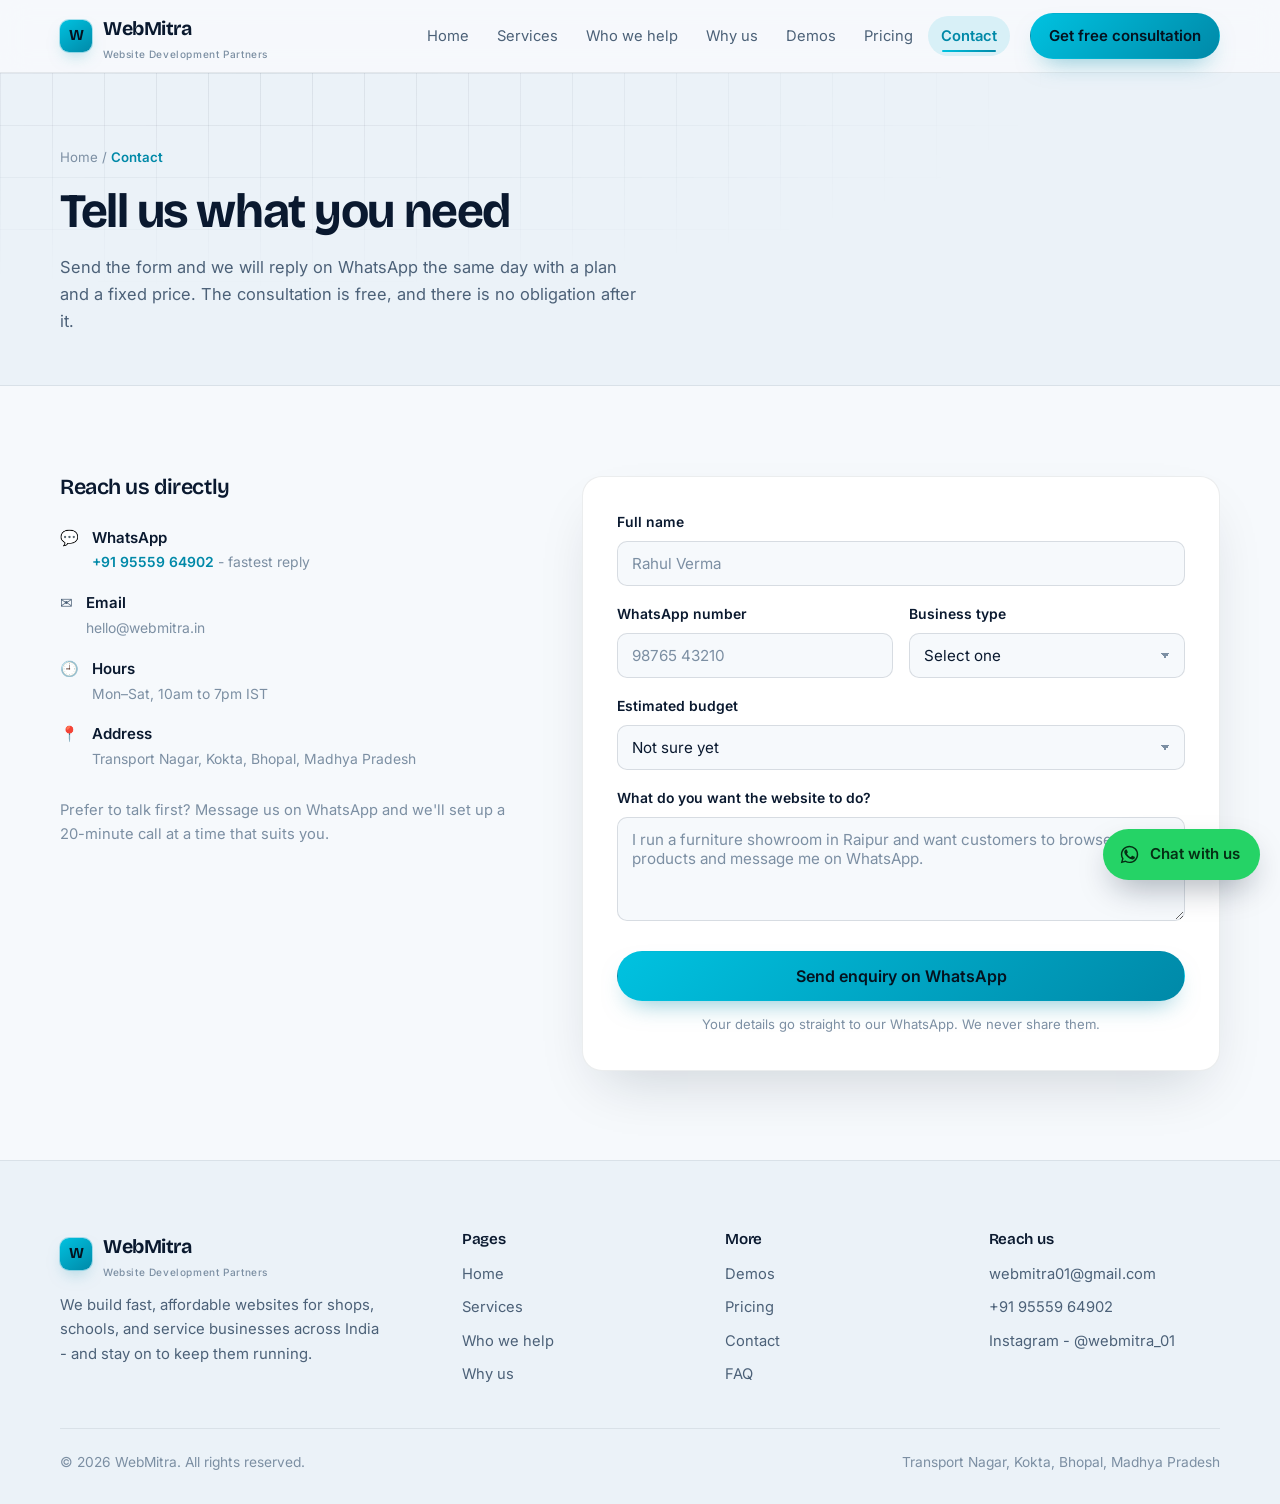
==== commit 9bf84c9e: "updated all the contacts in every page" ====
--- a/contact.html
+++ b/contact.html
@@ -107,7 +107,9 @@
         <a href="demos.html">Demos</a><a href="pricing.html">Pricing</a><a href="contact.html">Contact</a><a href="pricing.html">FAQ</a>
       </div></div>
       <div><h4>Reach us</h4><div class="f-links">
-        <a href="mailto:hello@webmitra.in">hello@webmitra.in</a><a href="tel:+919555964902">+91 95559 64902</a><a href="contact.html">Instagram - @webmitra.in</a><a href="contact.html">LinkedIn - WebMitra</a>
+        <a href="mailto:webmitra01@gmail.com">webmitra01@gmail.com</a><a href="tel:+919555964902">+91 95559 64902</a><a href="https://www.instagram.com/webmitra_01/" target="_blank" rel="noopener">
+    Instagram - @webmitra_01
+</a>
       </div></div>
     </div>
     <div class="f-bottom">
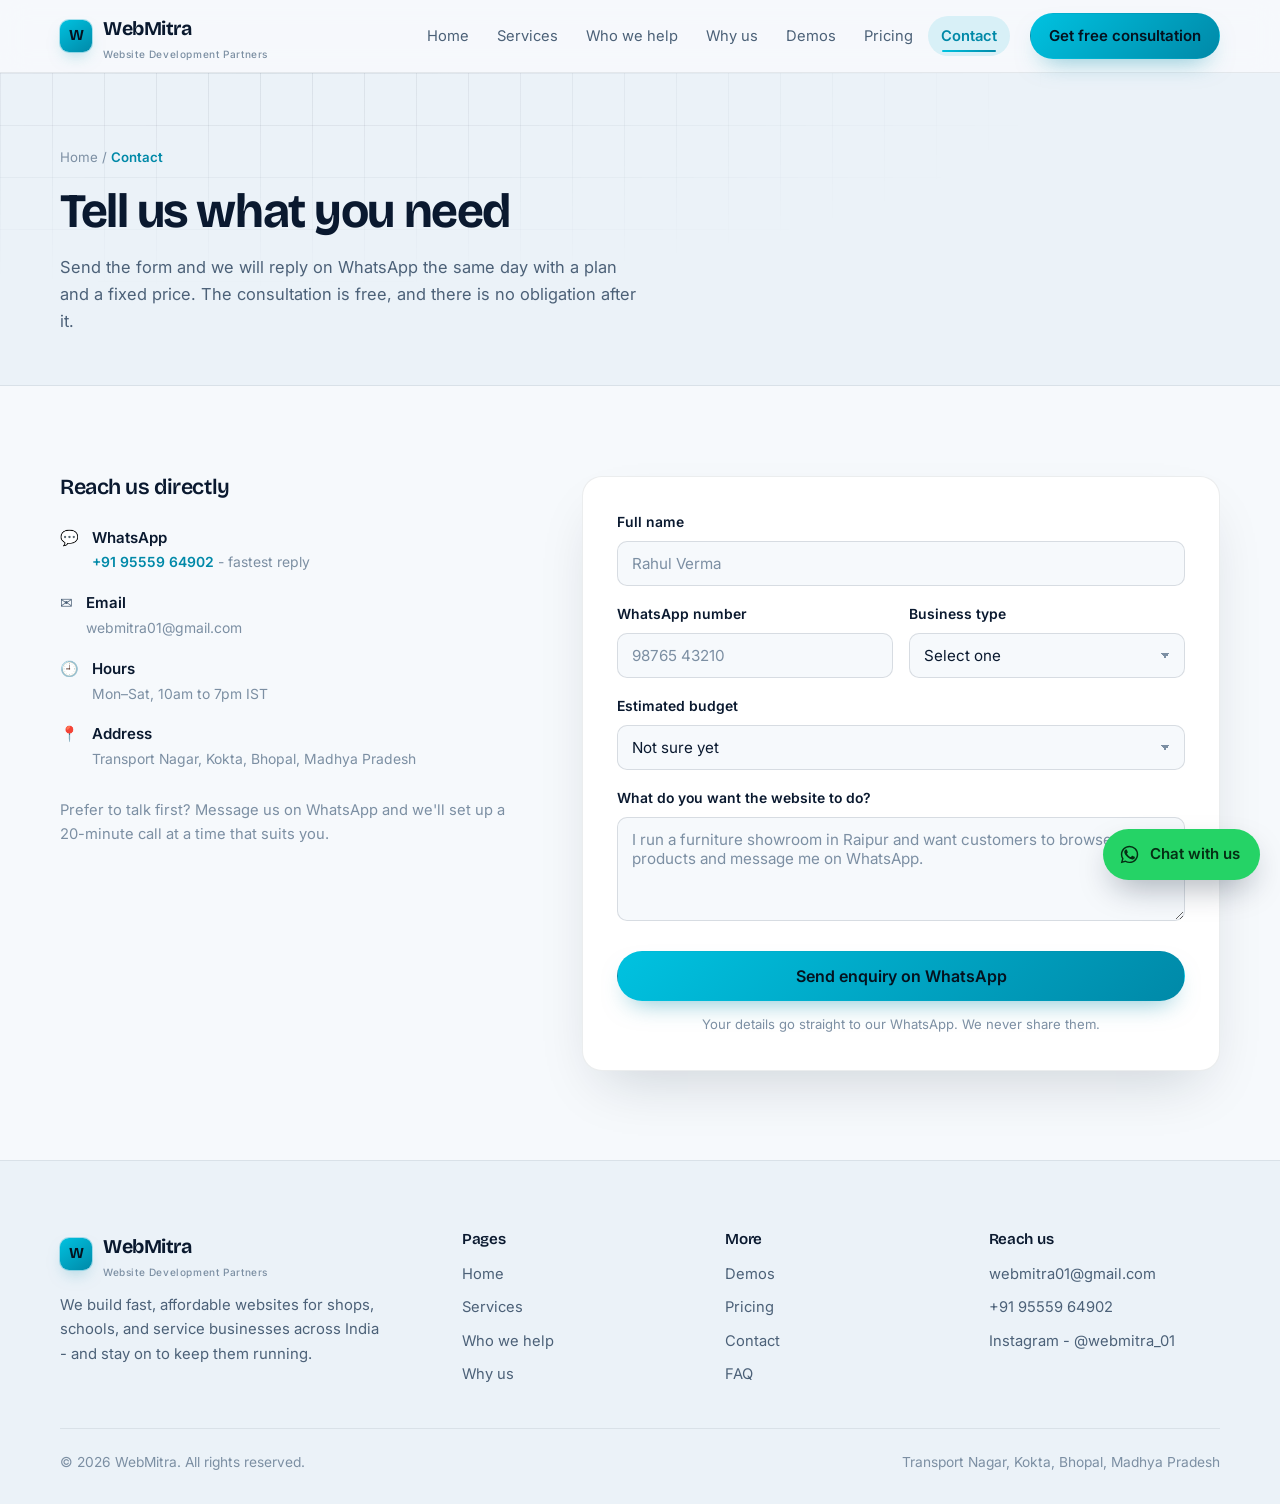
==== commit 431ff915: "updated contact section" ====
--- a/contact.html
+++ b/contact.html
@@ -61,7 +61,7 @@
       <h2 style="font-size:1.35rem">Reach us directly</h2>
       <ul>
         <li><span>💬</span><div><b>WhatsApp</b><small><a href="https://wa.me/919555964902">+91 95559 64902</a> - fastest reply</small></div></li>
-        <li><span>✉️</span><div><b>Email</b><small>hello@webmitra.in</small></div></li>
+        <li><span>✉️</span><div><b>Email</b><small>webmitra01@gmail.com</small></div></li>
         <li><span>🕘</span><div><b>Hours</b><small>Mon–Sat, 10am to 7pm IST</small></div></li>
         <li><span>📍</span><div><b>Address</b><small>Transport Nagar, Kokta, Bhopal, Madhya Pradesh</small></div></li>
       </ul>
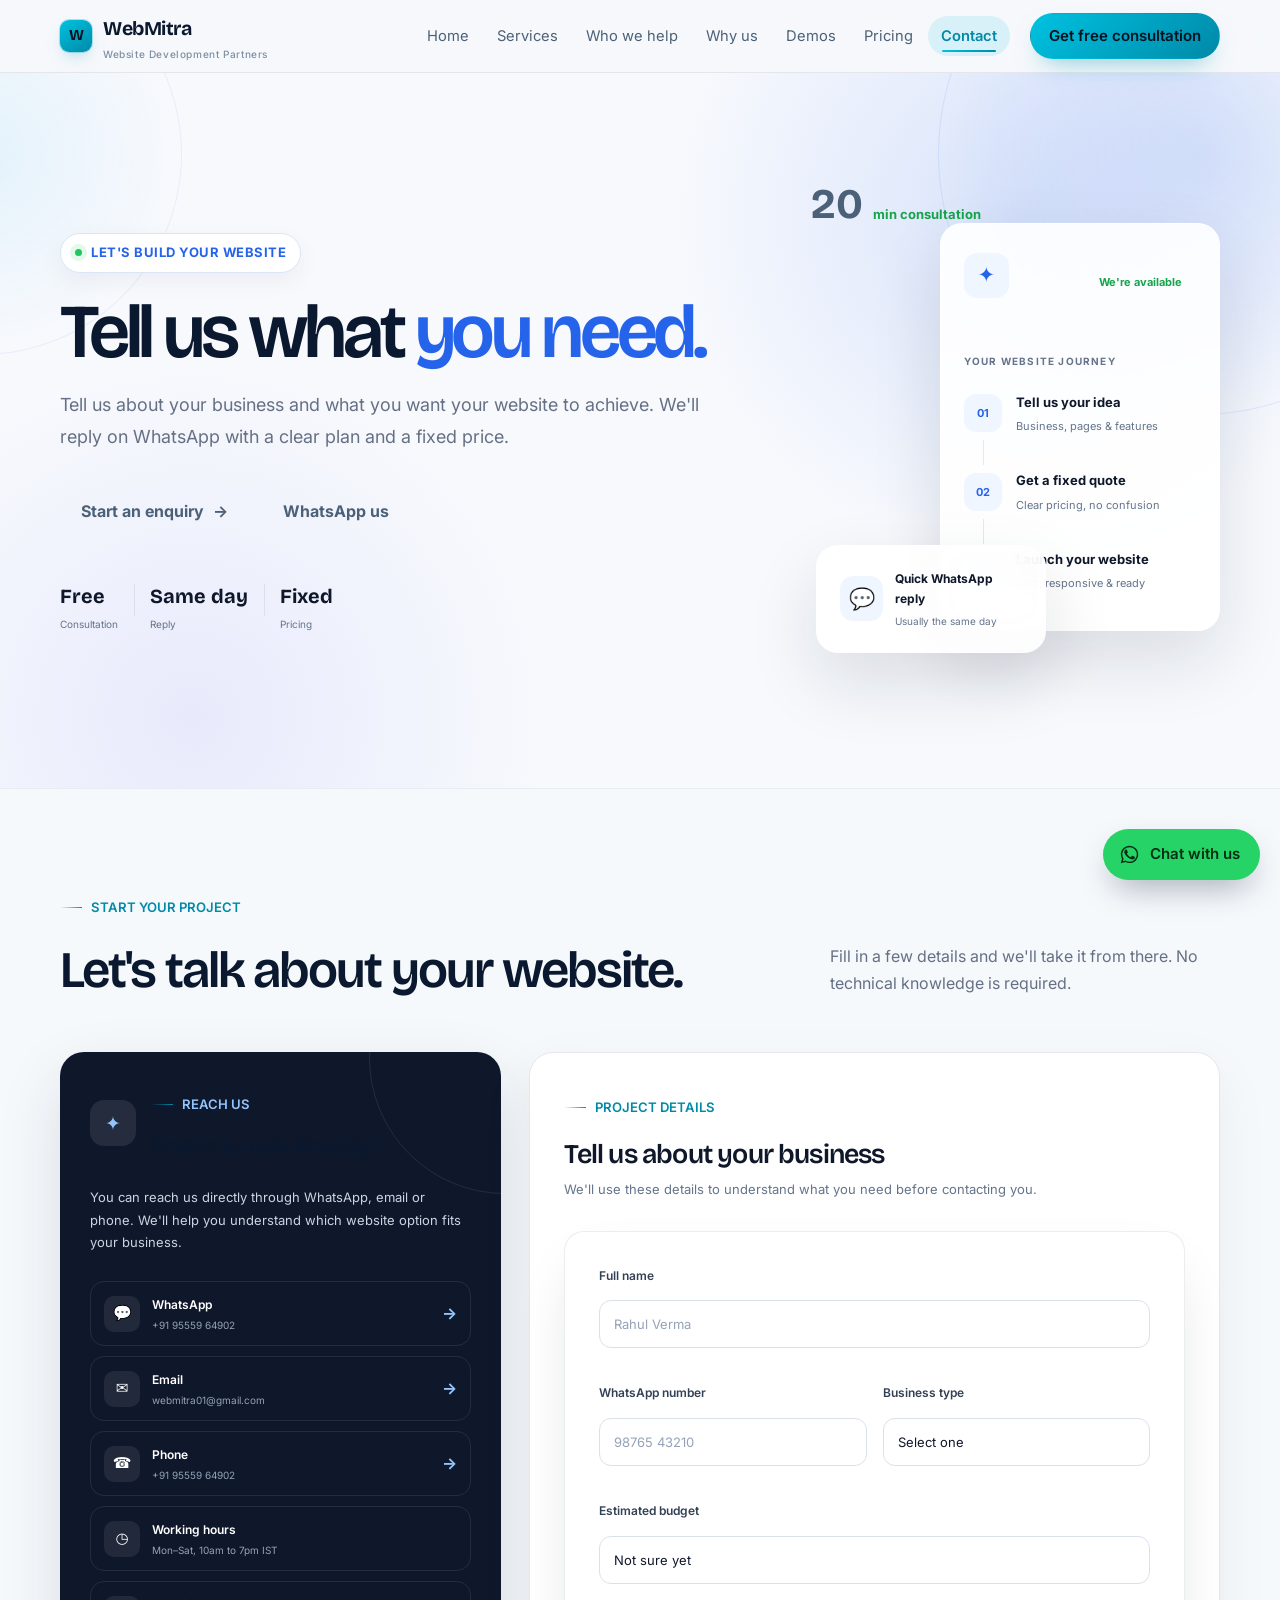
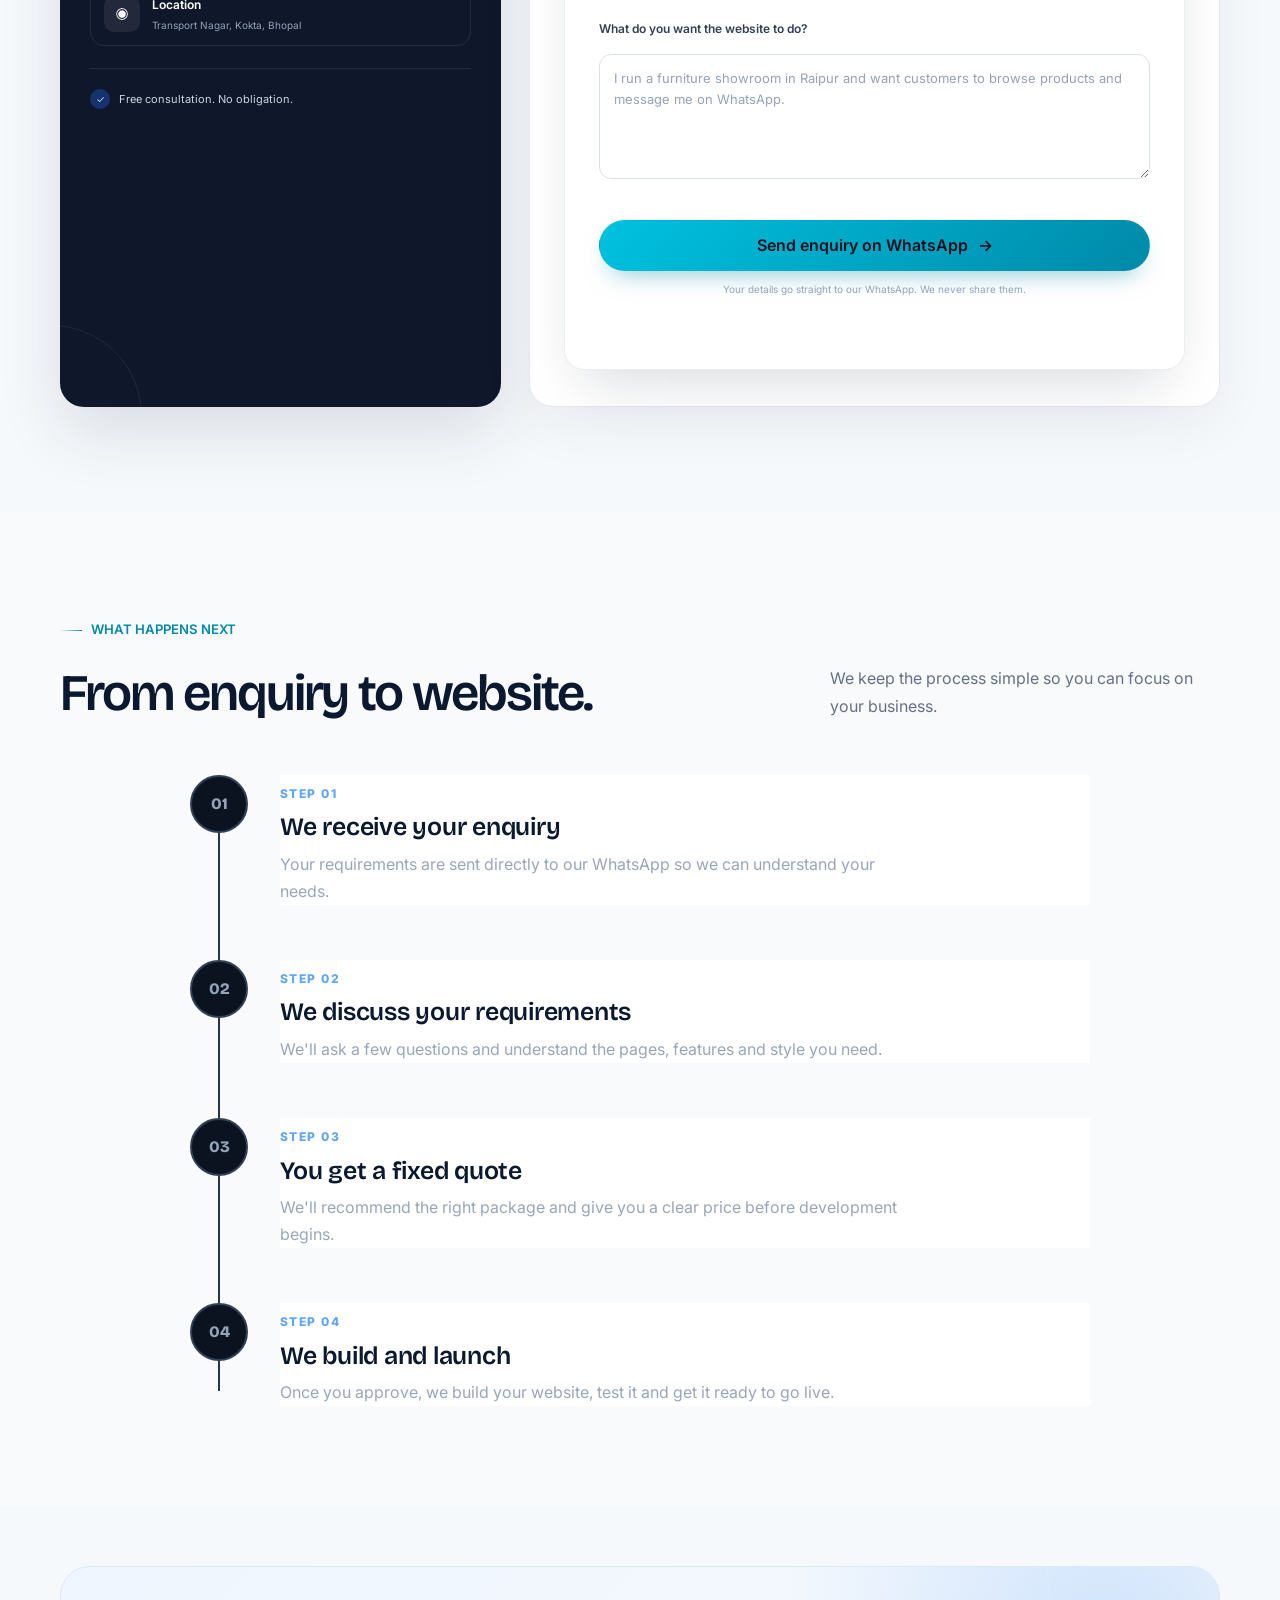
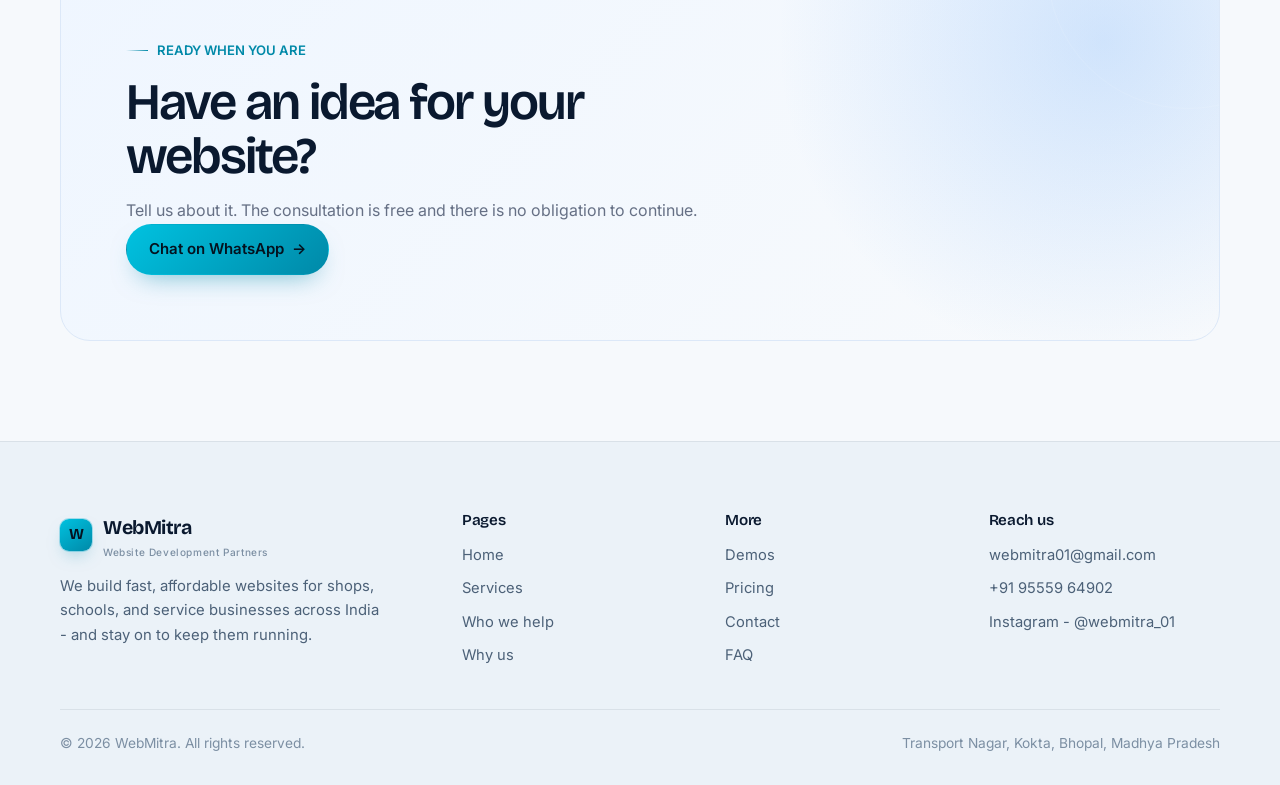
==== commit ba494da9: "Update website design" ====
--- a/contact.html
+++ b/contact.html
@@ -3,127 +3,1068 @@
 <head>
 <meta charset="UTF-8">
 <meta name="viewport" content="width=device-width, initial-scale=1">
+
 <title>Contact - Get a free website consultation | WebMitra</title>
-<meta name="description" content="Tell us what you need and we reply on WhatsApp the same day with a plan and a fixed price. Free consultation, no obligation.">
+
+<meta name="description"
+content="Tell us what you need and we reply on WhatsApp the same day with a plan and a fixed price. Free consultation, no obligation.">
+
 <link rel="canonical" href="https://www.webmitra.in/contact.html">
+
 <meta property="og:type" content="website">
 <meta property="og:site_name" content="WebMitra">
 <meta property="og:title" content="Contact - Get a free website consultation | WebMitra">
-<meta property="og:description" content="Tell us what you need and we reply on WhatsApp the same day with a plan and a fixed price. Free consultation, no obligation.">
+<meta property="og:description"
+content="Tell us what you need and we reply on WhatsApp the same day with a plan and a fixed price.">
 <meta property="og:url" content="https://www.webmitra.in/contact.html">
+
 <meta name="twitter:card" content="summary_large_image">
+
 <link rel="preconnect" href="https://fonts.googleapis.com">
 <link rel="preconnect" href="https://fonts.gstatic.com" crossorigin>
-<link href="https://fonts.googleapis.com/css2?family=Bricolage+Grotesque:opsz,wght@12..96,500;12..96,600;12..96,700&family=Inter:wght@400;500;600&display=swap" rel="stylesheet">
+
+<link
+  href="https://fonts.googleapis.com/css2?family=Bricolage+Grotesque:opsz,wght@12..96,500;12..96,600;12..96,700&family=Inter:wght@400;500;600&display=swap"
+  rel="stylesheet"
+>
+
 <link rel="stylesheet" href="assets/styles.css">
 </head>
+
 <body>
+
+<!-- ================= HEADER ================= -->
 
 <header>
   <div class="wrap">
+
     <nav class="nav">
-      <a class="brand" href="index.html"><span class="mark"><span>W</span></span><span>WebMitra<small>Website Development Partners</small></span></a>
+
+      <a class="brand" href="index.html">
+        <span class="mark"><span>W</span></span>
+
+        <span>
+          WebMitra
+          <small>Website Development Partners</small>
+        </span>
+      </a>
+
+
       <div class="links">
+
         <a href="index.html">Home</a>
         <a href="services.html">Services</a>
         <a href="who-we-help.html">Who we help</a>
         <a href="why-us.html">Why us</a>
         <a href="demos.html">Demos</a>
         <a href="pricing.html">Pricing</a>
-        <a href="contact.html" class="active" aria-current="page">Contact</a>
-      </div>
-      <a class="btn btn-primary" href="contact.html">Get free consultation</a>
-      <button class="burger" id="burger" aria-expanded="false" aria-controls="mobilePanel" aria-label="Open menu"><i></i><i></i><i></i></button>
+
+        <a
+          href="contact.html"
+          class="active"
+          aria-current="page"
+        >
+          Contact
+        </a>
+
+      </div>
+
+
+      <a class="btn btn-primary" href="#contactForm">
+        Get free consultation
+      </a>
+
+
+      <button
+        class="burger"
+        id="burger"
+        aria-expanded="false"
+        aria-controls="mobilePanel"
+        aria-label="Open menu"
+      >
+        <i></i>
+        <i></i>
+        <i></i>
+      </button>
+
     </nav>
+
+
     <div class="mobile-panel" id="mobilePanel">
+
       <a href="index.html">Home</a>
       <a href="services.html">Services</a>
       <a href="who-we-help.html">Who we help</a>
       <a href="why-us.html">Why us</a>
       <a href="demos.html">Demos</a>
       <a href="pricing.html">Pricing</a>
-      <a href="contact.html" class="active" aria-current="page">Contact</a>
-      <a class="btn btn-primary" href="contact.html">Get free consultation</a>
+
+      <a
+        href="contact.html"
+        class="active"
+        aria-current="page"
+      >
+        Contact
+      </a>
+
+      <a class="btn btn-primary" href="#contactForm">
+        Get free consultation
+      </a>
+
     </div>
+
   </div>
 </header>
 
+
 <main id="main">
 
-  <div class="banner"><div class="blueprint"></div><div class="wrap">
-    <div class="crumb"><a href="index.html">Home</a> / <span>Contact</span></div>
-    <h1>Tell us what you need</h1>
-    <p>Send the form and we will reply on WhatsApp the same day with a plan and a fixed price. The consultation is free, and there is no obligation after it.</p>
-  </div></div>
-
-  <section><div class="wrap contact-grid">
-    <div class="contact-aside reveal">
-      <h2 style="font-size:1.35rem">Reach us directly</h2>
-      <ul>
-        <li><span>💬</span><div><b>WhatsApp</b><small><a href="https://wa.me/919555964902">+91 95559 64902</a> - fastest reply</small></div></li>
-        <li><span>✉️</span><div><b>Email</b><small>webmitra01@gmail.com</small></div></li>
-        <li><span>🕘</span><div><b>Hours</b><small>Mon–Sat, 10am to 7pm IST</small></div></li>
-        <li><span>📍</span><div><b>Address</b><small>Transport Nagar, Kokta, Bhopal, Madhya Pradesh</small></div></li>
-      </ul>
-      <p class="muted" style="margin-top:26px;font-size:.92rem">Prefer to talk first? Message us on WhatsApp and we'll set up a 20-minute call at a time that suits you.</p>
+
+<!-- =====================================================
+     CONTACT HERO
+===================================================== -->
+
+<section class="services-hero contact-hero">
+
+  <div class="wrap services-hero-grid">
+
+
+    <!-- LEFT -->
+
+    <div class="services-hero-content">
+
+      <div class="hero-label">
+        <span></span>
+        LET'S BUILD YOUR WEBSITE
+      </div>
+
+
+      <h1>
+        Tell us what
+        <em>you need.</em>
+      </h1>
+
+
+      <p class="hero-description">
+        Tell us about your business and what you want
+        your website to achieve. We'll reply on WhatsApp
+        with a clear plan and a fixed price.
+      </p>
+
+
+      <div class="hero-actions">
+
+        <a
+          class="hero-btn hero-btn-primary"
+          href="#contactForm"
+        >
+          Start an enquiry
+          <span>→</span>
+        </a>
+
+        <a
+          class="hero-btn hero-btn-secondary"
+          href="https://wa.me/919555964902"
+          target="_blank"
+          rel="noopener"
+        >
+          WhatsApp us
+        </a>
+
+      </div>
+
+
+      <div class="contact-trust-row">
+
+        <div>
+          <strong>Free</strong>
+          <span>Consultation</span>
+        </div>
+
+        <div>
+          <strong>Same day</strong>
+          <span>Reply</span>
+        </div>
+
+        <div>
+          <strong>Fixed</strong>
+          <span>Pricing</span>
+        </div>
+
+      </div>
+
     </div>
 
-    <form id="leadForm" class="reveal" novalidate>
-      <div class="field"><label for="name">Full name</label><input id="name" name="name" type="text" placeholder="Rahul Verma" required></div>
-      <div class="two">
-        <div class="field"><label for="phone">WhatsApp number</label><input id="phone" name="phone" type="tel" inputmode="tel" placeholder="98765 43210" required></div>
-        <div class="field"><label for="type">Business type</label>
-          <select id="type" name="type" required>
-            <option value="">Select one</option><option>Shop or showroom</option><option>School or college</option><option>Service business</option><option>Other</option>
-          </select>
-        </div>
-      </div>
-      <div class="field"><label for="budget">Estimated budget</label>
-        <select id="budget" name="budget">
-          <option value="">Not sure yet</option><option>Under ₹10,000</option><option>₹10,000 – ₹25,000</option><option>₹25,000 – ₹50,000</option><option>Above ₹50,000</option>
-        </select>
-      </div>
-      <div class="field"><label for="message">What do you want the website to do?</label>
-        <textarea id="message" name="message" placeholder="I run a furniture showroom in Raipur and want customers to browse products and message me on WhatsApp."></textarea>
-      </div>
-      <button class="btn btn-primary" type="submit">Send enquiry on WhatsApp</button>
-      <p class="form-note">Your details go straight to our WhatsApp. We never share them.</p>
-      <div class="status" id="status" role="status"></div>
-    </form>
-  </div></section>
+
+    <!-- RIGHT VISUAL -->
+
+    <div class="hero-visual contact-hero-visual">
+
+      <div class="hero-card hero-card-main contact-preview-card">
+
+        <div class="card-top">
+
+          <div class="card-icon">
+            ✦
+          </div>
+
+          <div class="status">
+            <span></span>
+            We're available
+          </div>
+
+        </div>
+
+
+        <div class="contact-preview">
+
+          <small>
+            YOUR WEBSITE JOURNEY
+          </small>
+
+          <div class="contact-preview-step">
+
+            <span>01</span>
+
+            <div>
+              <strong>
+                Tell us your idea
+              </strong>
+
+              <p>
+                Business, pages & features
+              </p>
+            </div>
+
+          </div>
+
+
+          <div class="contact-preview-line"></div>
+
+
+          <div class="contact-preview-step">
+
+            <span>02</span>
+
+            <div>
+              <strong>
+                Get a fixed quote
+              </strong>
+
+              <p>
+                Clear pricing, no confusion
+              </p>
+            </div>
+
+          </div>
+
+
+          <div class="contact-preview-line"></div>
+
+
+          <div class="contact-preview-step">
+
+            <span>03</span>
+
+            <div>
+              <strong>
+                Launch your website
+              </strong>
+
+              <p>
+                Fast, responsive & ready
+              </p>
+            </div>
+
+          </div>
+
+        </div>
+
+      </div>
+
+
+      <div class="hero-card hero-card-small contact-floating-card">
+
+        <div class="card-icon">
+          💬
+        </div>
+
+        <div>
+          <strong>Quick WhatsApp reply</strong>
+          <small>Usually the same day</small>
+        </div>
+
+      </div>
+
+
+      <div class="hero-stat">
+
+        <strong>20</strong>
+
+        <span>
+          min consultation
+        </span>
+
+      </div>
+
+    </div>
+
+  </div>
+
+</section>
+
+
+<!-- =====================================================
+     CONTACT FORM
+===================================================== -->
+
+<section
+  class="services-section contact-main-section"
+  id="contactForm"
+>
+
+  <div class="wrap">
+
+
+    <div class="section-intro">
+
+      <div>
+
+        <span class="kicker">
+          START YOUR PROJECT
+        </span>
+
+        <h2>
+          Let's talk about your website.
+        </h2>
+
+      </div>
+
+      <p>
+        Fill in a few details and we'll take it from there.
+        No technical knowledge is required.
+      </p>
+
+    </div>
+
+
+    <div class="contact-modern-grid">
+
+
+      <!-- CONTACT INFO -->
+
+      <aside class="contact-info-card">
+
+        <div class="contact-info-heading">
+
+          <span class="contact-info-icon">
+            ✦
+          </span>
+
+          <div>
+
+            <span class="kicker">
+              REACH US
+            </span>
+
+            <h3>
+              Prefer to talk directly?
+            </h3>
+
+          </div>
+
+        </div>
+
+
+        <p class="contact-info-description">
+          You can reach us directly through WhatsApp,
+          email or phone. We'll help you understand
+          which website option fits your business.
+        </p>
+
+
+        <div class="contact-info-list">
+
+
+          <a
+            href="https://wa.me/919555964902"
+            target="_blank"
+            rel="noopener"
+            class="contact-info-item"
+          >
+
+            <span class="contact-item-icon">
+              💬
+            </span>
+
+            <span>
+
+              <strong>WhatsApp</strong>
+
+              <small>
+                +91 95559 64902
+              </small>
+
+            </span>
+
+            <b>→</b>
+
+          </a>
+
+
+          <a
+            href="mailto:webmitra01@gmail.com"
+            class="contact-info-item"
+          >
+
+            <span class="contact-item-icon">
+              ✉
+            </span>
+
+            <span>
+
+              <strong>Email</strong>
+
+              <small>
+                webmitra01@gmail.com
+              </small>
+
+            </span>
+
+            <b>→</b>
+
+          </a>
+
+
+          <a
+            href="tel:+919555964902"
+            class="contact-info-item"
+          >
+
+            <span class="contact-item-icon">
+              ☎
+            </span>
+
+            <span>
+
+              <strong>Phone</strong>
+
+              <small>
+                +91 95559 64902
+              </small>
+
+            </span>
+
+            <b>→</b>
+
+          </a>
+
+
+          <div class="contact-info-item contact-info-static">
+
+            <span class="contact-item-icon">
+              ◷
+            </span>
+
+            <span>
+
+              <strong>Working hours</strong>
+
+              <small>
+                Mon–Sat, 10am to 7pm IST
+              </small>
+
+            </span>
+
+          </div>
+
+
+          <div class="contact-info-item contact-info-static">
+
+            <span class="contact-item-icon">
+              ◉
+            </span>
+
+            <span>
+
+              <strong>Location</strong>
+
+              <small>
+                Transport Nagar, Kokta, Bhopal
+              </small>
+
+            </span>
+
+          </div>
+
+
+        </div>
+
+
+        <div class="contact-info-note">
+
+          <span>✓</span>
+
+          <p>
+            Free consultation. No obligation.
+          </p>
+
+        </div>
+
+      </aside>
+
+
+      <!-- FORM -->
+
+      <div class="contact-form-card">
+
+        <div class="contact-form-heading">
+
+          <span class="kicker">
+            PROJECT DETAILS
+          </span>
+
+          <h3>
+            Tell us about your business
+          </h3>
+
+          <p>
+            We'll use these details to understand
+            what you need before contacting you.
+          </p>
+
+        </div>
+
+
+        <form
+          id="leadForm"
+          novalidate
+        >
+
+
+          <!-- NAME -->
+
+          <div class="field contact-field">
+
+            <label for="name">
+              Full name
+            </label>
+
+            <input
+              id="name"
+              name="name"
+              type="text"
+              placeholder="Rahul Verma"
+              autocomplete="name"
+              required
+            >
+
+          </div>
+
+
+          <!-- PHONE + BUSINESS -->
+
+          <div class="two contact-two">
+
+            <div class="field contact-field">
+
+              <label for="phone">
+                WhatsApp number
+              </label>
+
+              <input
+                id="phone"
+                name="phone"
+                type="tel"
+                inputmode="tel"
+                placeholder="98765 43210"
+                autocomplete="tel"
+                required
+              >
+
+            </div>
+
+
+            <div class="field contact-field">
+
+              <label for="type">
+                Business type
+              </label>
+
+              <select
+                id="type"
+                name="type"
+                required
+              >
+
+                <option value="">
+                  Select one
+                </option>
+
+                <option>
+                  Shop or showroom
+                </option>
+
+                <option>
+                  School or college
+                </option>
+
+                <option>
+                  Service business
+                </option>
+
+                <option>
+                  Clinic or professional
+                </option>
+
+                <option>
+                  Gym or coaching centre
+                </option>
+
+                <option>
+                  Other
+                </option>
+
+              </select>
+
+            </div>
+
+          </div>
+
+
+          <!-- BUDGET -->
+
+          <div class="field contact-field">
+
+            <label for="budget">
+              Estimated budget
+            </label>
+
+            <select
+              id="budget"
+              name="budget"
+            >
+
+              <option value="">
+                Not sure yet
+              </option>
+
+              <option>
+                Under ₹10,000
+              </option>
+
+              <option>
+                ₹10,000 – ₹25,000
+              </option>
+
+              <option>
+                ₹25,000 – ₹50,000
+              </option>
+
+              <option>
+                Above ₹50,000
+              </option>
+
+            </select>
+
+          </div>
+
+
+          <!-- MESSAGE -->
+
+          <div class="field contact-field">
+
+            <label for="message">
+              What do you want the website to do?
+            </label>
+
+            <textarea
+              id="message"
+              name="message"
+              placeholder="I run a furniture showroom in Raipur and want customers to browse products and message me on WhatsApp."
+            ></textarea>
+
+          </div>
+
+
+          <!-- SUBMIT -->
+
+          <button
+            class="btn btn-primary contact-submit-btn"
+            type="submit"
+          >
+
+            Send enquiry on WhatsApp
+
+            <span>→</span>
+
+          </button>
+
+
+          <p class="form-note">
+            Your details go straight to our WhatsApp.
+            We never share them.
+          </p>
+
+
+          <div
+            class="status"
+            id="status"
+            role="status"
+          ></div>
+
+
+        </form>
+
+      </div>
+
+    </div>
+
+  </div>
+
+</section>
+
+
+<!-- =====================================================
+     PROCESS
+===================================================== -->
+
+<section class="process-section contact-process-section">
+
+  <div class="wrap">
+
+
+    <div class="section-intro">
+
+      <div>
+
+        <span class="kicker">
+          WHAT HAPPENS NEXT
+        </span>
+
+        <h2>
+          From enquiry to website.
+        </h2>
+
+      </div>
+
+      <p>
+        We keep the process simple so you can focus
+        on your business.
+      </p>
+
+    </div>
+
+
+    <div class="process">
+
+      <div class="process-progress"></div>
+
+
+      <div class="process-step">
+
+        <div class="process-dot">
+          01
+        </div>
+
+        <div class="process-content">
+
+          <span class="process-number">
+            STEP 01
+          </span>
+
+          <h3>
+            We receive your enquiry
+          </h3>
+
+          <p>
+            Your requirements are sent directly to our
+            WhatsApp so we can understand your needs.
+          </p>
+
+        </div>
+
+      </div>
+
+
+      <div class="process-step">
+
+        <div class="process-dot">
+          02
+        </div>
+
+        <div class="process-content">
+
+          <span class="process-number">
+            STEP 02
+          </span>
+
+          <h3>
+            We discuss your requirements
+          </h3>
+
+          <p>
+            We'll ask a few questions and understand
+            the pages, features and style you need.
+          </p>
+
+        </div>
+
+      </div>
+
+
+      <div class="process-step">
+
+        <div class="process-dot">
+          03
+        </div>
+
+        <div class="process-content">
+
+          <span class="process-number">
+            STEP 03
+          </span>
+
+          <h3>
+            You get a fixed quote
+          </h3>
+
+          <p>
+            We'll recommend the right package and give
+            you a clear price before development begins.
+          </p>
+
+        </div>
+
+      </div>
+
+
+      <div class="process-step">
+
+        <div class="process-dot">
+          04
+        </div>
+
+        <div class="process-content">
+
+          <span class="process-number">
+            STEP 04
+          </span>
+
+          <h3>
+            We build and launch
+          </h3>
+
+          <p>
+            Once you approve, we build your website,
+            test it and get it ready to go live.
+          </p>
+
+        </div>
+
+      </div>
+
+
+    </div>
+
+  </div>
+
+</section>
+
+
+<!-- =====================================================
+     FINAL CTA
+===================================================== -->
+
+<section class="services-cta contact-cta">
+
+  <div class="wrap">
+
+    <div class="cta-box">
+
+      <div>
+
+        <span class="kicker">
+          READY WHEN YOU ARE
+        </span>
+
+        <h2>
+          Have an idea for your website?
+        </h2>
+
+        <p>
+          Tell us about it. The consultation is free
+          and there is no obligation to continue.
+        </p>
+
+      </div>
+
+
+      <a
+        class="btn btn-primary"
+        href="https://wa.me/919555964902"
+        target="_blank"
+        rel="noopener"
+      >
+        Chat on WhatsApp
+        <span>→</span>
+      </a>
+
+    </div>
+
+  </div>
+
+</section>
+
 </main>
 
+
+<!-- =====================================================
+     FOOTER
+===================================================== -->
+
 <footer>
+
   <div class="wrap">
+
     <div class="f-grid">
+
+
       <div>
-        <a class="brand" href="index.html"><span class="mark"><span>W</span></span><span>WebMitra<small>Website Development Partners</small></span></a>
-        <p>We build fast, affordable websites for shops, schools, and service businesses across India - and stay on to keep them running.</p>
-      </div>
-      <div><h4>Pages</h4><div class="f-links">
-        <a href="index.html">Home</a><a href="services.html">Services</a><a href="who-we-help.html">Who we help</a><a href="why-us.html">Why us</a>
-      </div></div>
-      <div><h4>More</h4><div class="f-links">
-        <a href="demos.html">Demos</a><a href="pricing.html">Pricing</a><a href="contact.html">Contact</a><a href="pricing.html">FAQ</a>
-      </div></div>
-      <div><h4>Reach us</h4><div class="f-links">
-        <a href="mailto:webmitra01@gmail.com">webmitra01@gmail.com</a><a href="tel:+919555964902">+91 95559 64902</a><a href="https://www.instagram.com/webmitra_01/" target="_blank" rel="noopener">
-    Instagram - @webmitra_01
+
+        <a class="brand" href="index.html">
+
+          <span class="mark">
+            <span>W</span>
+          </span>
+
+          <span>
+            WebMitra
+            <small>Website Development Partners</small>
+          </span>
+
+        </a>
+
+        <p>
+          We build fast, affordable websites for shops,
+          schools, and service businesses across India -
+          and stay on to keep them running.
+        </p>
+
+      </div>
+
+
+      <div>
+
+        <h4>Pages</h4>
+
+        <div class="f-links">
+
+          <a href="index.html">Home</a>
+          <a href="services.html">Services</a>
+          <a href="who-we-help.html">Who we help</a>
+          <a href="why-us.html">Why us</a>
+
+        </div>
+
+      </div>
+
+
+      <div>
+
+        <h4>More</h4>
+
+        <div class="f-links">
+
+          <a href="demos.html">Demos</a>
+          <a href="pricing.html">Pricing</a>
+          <a href="contact.html">Contact</a>
+          <a href="pricing.html">FAQ</a>
+
+        </div>
+
+      </div>
+
+
+      <div>
+
+        <h4>Reach us</h4>
+
+        <div class="f-links">
+
+          <a href="mailto:webmitra01@gmail.com">
+            webmitra01@gmail.com
+          </a>
+
+          <a href="tel:+919555964902">
+            +91 95559 64902
+          </a>
+
+          <a
+            href="https://www.instagram.com/webmitra_01/"
+            target="_blank"
+            rel="noopener"
+          >
+            Instagram - @webmitra_01
+          </a>
+
+        </div>
+
+      </div>
+
+
+    </div>
+
+
+    <div class="f-bottom">
+
+      <span>
+        © <span id="yr">2026</span> WebMitra.
+        All rights reserved.
+      </span>
+
+      <span>
+        Transport Nagar, Kokta, Bhopal, Madhya Pradesh
+      </span>
+
+    </div>
+
+  </div>
+
+</footer>
+
+
+<!-- =====================================================
+     WHATSAPP FLOATING BUTTON
+===================================================== -->
+
+<a
+  class="wa"
+  id="waBtn"
+  href="#"
+  target="_blank"
+  rel="noopener"
+  aria-label="Chat with WebMitra on WhatsApp"
+>
+
+  <svg
+    viewBox="0 0 24 24"
+    fill="currentColor"
+    aria-hidden="true"
+  >
+
+    <path d="M17.47 14.38c-.3-.15-1.75-.86-2.02-.96-.27-.1-.47-.15-.67.15-.2.3-.77.96-.94 1.16-.17.2-.35.22-.65.07-.3-.15-1.25-.46-2.38-1.47-.88-.78-1.48-1.75-1.65-2.05-.17-.3-.02-.46.13-.61.14-.14.3-.35.45-.53.15-.18.2-.3.3-.5.1-.2.05-.38-.02-.53-.08-.15-.67-1.6-.92-2.2-.24-.58-.49-.5-.67-.51h-.57c-.2 0-.52.07-.8.38-.27.3-1.04 1.02-1.04 2.48s1.07 2.88 1.22 3.08c.15.2 2.1 3.2 5.08 4.49.71.3 1.26.49 1.69.63.71.22 1.36.19 1.87.12.57-.09 1.75-.72 2-1.41.25-.69.25-1.28.17-1.41-.07-.13-.27-.2-.57-.35M12.04 2C6.58 2 2.13 6.45 2.13 11.91c0 1.75.46 3.45 1.32 4.95L2 22l5.25-1.38a9.87 9.87 0 0 0 4.79 1.22h.01c5.46 0 9.91-4.45 9.91-9.91 0-2.65-1.03-5.14-2.9-7.01A9.82 9.82 0 0 0 12.04 2m0 18.15h-.01a8.2 8.2 0 0 1-4.19-1.15l-.3-.18-3.12.82.83-3.04-.2-.31a8.17 8.17 0 0 1-1.26-4.38c0-4.54 3.7-8.23 8.25-8.23 2.2 0 4.27.86 5.83 2.42a8.19 8.19 0 0 1 2.41 5.82c0 4.54-3.7 8.23-8.24 8.23"/>
+
+  </svg>
+
+  <span>
+    Chat with us
+  </span>
+
 </a>
-      </div></div>
-    </div>
-    <div class="f-bottom">
-      <span>© <span id="yr">2026</span> WebMitra. All rights reserved.</span>
-      <span>Transport Nagar, Kokta, Bhopal, Madhya Pradesh</span>
-    </div>
-  </div>
-</footer>
-
-<a class="wa" id="waBtn" href="#" target="_blank" rel="noopener" aria-label="Chat with WebMitra on WhatsApp">
-  <svg viewBox="0 0 24 24" fill="currentColor" aria-hidden="true"><path d="M17.47 14.38c-.3-.15-1.75-.86-2.02-.96-.27-.1-.47-.15-.67.15-.2.3-.77.96-.94 1.16-.17.2-.35.22-.65.07-.3-.15-1.25-.46-2.38-1.47-.88-.78-1.48-1.75-1.65-2.05-.17-.3-.02-.46.13-.61.14-.14.3-.35.45-.53.15-.18.2-.3.3-.5.1-.2.05-.38-.02-.53-.08-.15-.67-1.6-.92-2.2-.24-.58-.49-.5-.67-.51h-.57c-.2 0-.52.07-.8.38-.27.3-1.04 1.02-1.04 2.48s1.07 2.88 1.22 3.08c.15.2 2.1 3.2 5.08 4.49.71.3 1.26.49 1.69.63.71.22 1.36.19 1.87.12.57-.09 1.75-.72 2-1.41.25-.69.25-1.28.17-1.41-.07-.13-.27-.2-.57-.35M12.04 2C6.58 2 2.13 6.45 2.13 11.91c0 1.75.46 3.45 1.32 4.95L2 22l5.25-1.38a9.87 9.87 0 0 0 4.79 1.22h.01c5.46 0 9.91-4.45 9.91-9.91 0-2.65-1.03-5.14-2.9-7.01A9.82 9.82 0 0 0 12.04 2m0 18.15h-.01a8.2 8.2 0 0 1-4.19-1.15l-.3-.18-3.12.82.83-3.04-.2-.31a8.17 8.17 0 0 1-1.26-4.38c0-4.54 3.7-8.23 8.25-8.23 2.2 0 4.27.86 5.83 2.42a8.19 8.19 0 0 1 2.41 5.82c0 4.54-3.7 8.23-8.24 8.23"/></svg>
-  <span>Chat with us</span>
-</a>
+
 
 <script src="assets/script.js"></script>
+
 </body>
-</html>
+</html>
--- a/assets/styles.css
+++ b/assets/styles.css
@@ -329,108 +329,3786 @@
    ============================================================ */
 
 /* ---- generic scroll reveal (used for headings, cards, etc.) ---- */
-.reveal{opacity:0;transform:translateY(22px);transition:opacity .6s cubic-bezier(.22,.61,.36,1),transform .6s cubic-bezier(.22,.61,.36,1)}
-.reveal.in-view{opacity:1;transform:translateY(0)}
-.reveal-group.in-view .reveal-item{opacity:1;transform:translateY(0)}
-.reveal-item{opacity:0;transform:translateY(20px);transition:opacity .55s cubic-bezier(.22,.61,.36,1),transform .55s cubic-bezier(.22,.61,.36,1)}
-.reveal-item:nth-child(1){transition-delay:.02s}
-.reveal-item:nth-child(2){transition-delay:.1s}
-.reveal-item:nth-child(3){transition-delay:.18s}
-.reveal-item:nth-child(4){transition-delay:.26s}
-.reveal-item:nth-child(5){transition-delay:.34s}
-.reveal-item:nth-child(6){transition-delay:.42s}
+.reveal {
+  opacity: 0;
+  transform: translateY(22px);
+  transition:
+    opacity 0.6s cubic-bezier(0.22, 0.61, 0.36, 1),
+    transform 0.6s cubic-bezier(0.22, 0.61, 0.36, 1);
+}
+.reveal.in-view {
+  opacity: 1;
+  transform: translateY(0);
+}
+.reveal-group.in-view .reveal-item {
+  opacity: 1;
+  transform: translateY(0);
+}
+.reveal-item {
+  opacity: 0;
+  transform: translateY(20px);
+  transition:
+    opacity 0.55s cubic-bezier(0.22, 0.61, 0.36, 1),
+    transform 0.55s cubic-bezier(0.22, 0.61, 0.36, 1);
+}
+.reveal-item:nth-child(1) {
+  transition-delay: 0.02s;
+}
+.reveal-item:nth-child(2) {
+  transition-delay: 0.1s;
+}
+.reveal-item:nth-child(3) {
+  transition-delay: 0.18s;
+}
+.reveal-item:nth-child(4) {
+  transition-delay: 0.26s;
+}
+.reveal-item:nth-child(5) {
+  transition-delay: 0.34s;
+}
+.reveal-item:nth-child(6) {
+  transition-delay: 0.42s;
+}
 
 /* ---- hero entrance (runs once on load, no scroll dependency) ---- */
-.hero-grid > div:first-child{animation:heroIn .7s cubic-bezier(.22,.61,.36,1) both}
-.hero-grid > .rig-wrap,.hero-grid > .rig{animation:heroIn .8s cubic-bezier(.22,.61,.36,1) .12s both}
-@keyframes heroIn{from{opacity:0;transform:translateY(18px)}to{opacity:1;transform:translateY(0)}}
+.hero-grid > div:first-child {
+  animation: heroIn 0.7s cubic-bezier(0.22, 0.61, 0.36, 1) both;
+}
+.hero-grid > .rig-wrap,
+.hero-grid > .rig {
+  animation: heroIn 0.8s cubic-bezier(0.22, 0.61, 0.36, 1) 0.12s both;
+}
+@keyframes heroIn {
+  from {
+    opacity: 0;
+    transform: translateY(18px);
+  }
+  to {
+    opacity: 1;
+    transform: translateY(0);
+  }
+}
 
 /* ---- floating decorative glow ---- */
-.glow{animation:floaty 9s ease-in-out infinite}
-@keyframes floaty{0%,100%{transform:translate(0,0)}50%{transform:translate(-16px,14px)}}
+.glow {
+  animation: floaty 9s ease-in-out infinite;
+}
+@keyframes floaty {
+  0%,
+  100% {
+    transform: translate(0, 0);
+  }
+  50% {
+    transform: translate(-16px, 14px);
+  }
+}
 
 /* ---- nav link underline + active indicator ---- */
-.links a,.mobile-panel a{position:relative}
-.links a::after{content:"";position:absolute;left:14px;right:14px;bottom:4px;height:2px;border-radius:2px;background:linear-gradient(90deg,var(--cyan-bright),var(--teal));transform:scaleX(0);transform-origin:left;transition:transform .28s cubic-bezier(.22,.61,.36,1)}
-.links a:hover::after,.links a:focus-visible::after{transform:scaleX(1)}
-.links a.active::after{transform:scaleX(1)}
-.links a:hover{transform:translateY(-1px)}
-.mobile-panel a::after{content:"";position:absolute;left:4px;bottom:6px;height:2px;width:0;border-radius:2px;background:linear-gradient(90deg,var(--cyan-bright),var(--teal));transition:width .28s cubic-bezier(.22,.61,.36,1)}
-.mobile-panel a.active::after{width:28px}
-.links a:active,.mobile-panel a:active{transform:scale(.97)}
+.links a,
+.mobile-panel a {
+  position: relative;
+}
+.links a::after {
+  content: "";
+  position: absolute;
+  left: 14px;
+  right: 14px;
+  bottom: 4px;
+  height: 2px;
+  border-radius: 2px;
+  background: linear-gradient(90deg, var(--cyan-bright), var(--teal));
+  transform: scaleX(0);
+  transform-origin: left;
+  transition: transform 0.28s cubic-bezier(0.22, 0.61, 0.36, 1);
+}
+.links a:hover::after,
+.links a:focus-visible::after {
+  transform: scaleX(1);
+}
+.links a.active::after {
+  transform: scaleX(1);
+}
+.links a:hover {
+  transform: translateY(-1px);
+}
+.mobile-panel a::after {
+  content: "";
+  position: absolute;
+  left: 4px;
+  bottom: 6px;
+  height: 2px;
+  width: 0;
+  border-radius: 2px;
+  background: linear-gradient(90deg, var(--cyan-bright), var(--teal));
+  transition: width 0.28s cubic-bezier(0.22, 0.61, 0.36, 1);
+}
+.mobile-panel a.active::after {
+  width: 28px;
+}
+.links a:active,
+.mobile-panel a:active {
+  transform: scale(0.97);
+}
 
 /* footer links + "more" links get the same underline treatment */
-.f-links a,.card .more{position:relative;display:inline-block}
-.f-links a::after,.card .more::after{content:"";position:absolute;left:0;right:0;bottom:-2px;height:1.5px;background:currentColor;transform:scaleX(0);transform-origin:left;transition:transform .25s ease}
-.f-links a:hover::after,.card .more:hover::after{transform:scaleX(1)}
+.f-links a,
+.card .more {
+  position: relative;
+  display: inline-block;
+}
+.f-links a::after,
+.card .more::after {
+  content: "";
+  position: absolute;
+  left: 0;
+  right: 0;
+  bottom: -2px;
+  height: 1.5px;
+  background: currentColor;
+  transform: scaleX(0);
+  transform-origin: left;
+  transition: transform 0.25s ease;
+}
+.f-links a:hover::after,
+.card .more:hover::after {
+  transform: scaleX(1);
+}
 
 /* ---- button micro-interactions ---- */
-.btn{transition:transform .16s cubic-bezier(.22,.61,.36,1),box-shadow .22s ease,background .2s ease,border-color .2s ease}
-.btn:active{transform:scale(.96)}
-.btn-primary:hover{box-shadow:0 20px 36px -14px rgba(0,137,168,.55)}
+.btn {
+  transition:
+    transform 0.16s cubic-bezier(0.22, 0.61, 0.36, 1),
+    box-shadow 0.22s ease,
+    background 0.2s ease,
+    border-color 0.2s ease;
+}
+.btn:active {
+  transform: scale(0.96);
+}
+.btn-primary:hover {
+  box-shadow: 0 20px 36px -14px rgba(0, 137, 168, 0.55);
+}
 
 /* ---- icon micro-animations ---- */
-.card .ico{transition:transform .3s cubic-bezier(.34,1.56,.64,1),background .25s ease}
-.card:hover .ico{transform:scale(1.12) rotate(-6deg)}
-.why>div{transition:transform .28s cubic-bezier(.22,.61,.36,1),box-shadow .28s ease,border-color .25s ease}
-.why>div:hover{transform:translateY(-4px);box-shadow:var(--shadow-lg);border-top-color:var(--cyan-bright)}
-.why span.emo{display:inline-block;transition:transform .3s cubic-bezier(.34,1.56,.64,1)}
-.why>div:hover span.emo{transform:scale(1.18) rotate(6deg)}
+.card .ico {
+  transition:
+    transform 0.3s cubic-bezier(0.34, 1.56, 0.64, 1),
+    background 0.25s ease;
+}
+.card:hover .ico {
+  transform: scale(1.12) rotate(-6deg);
+}
+.why > div {
+  transition:
+    transform 0.28s cubic-bezier(0.22, 0.61, 0.36, 1),
+    box-shadow 0.28s ease,
+    border-color 0.25s ease;
+}
+.why > div:hover {
+  transform: translateY(-4px);
+  box-shadow: var(--shadow-lg);
+  border-top-color: var(--cyan-bright);
+}
+.why span.emo {
+  display: inline-block;
+  transition: transform 0.3s cubic-bezier(0.34, 1.56, 0.64, 1);
+}
+.why > div:hover span.emo {
+  transform: scale(1.18) rotate(6deg);
+}
 
 /* ---- card image / cover hover (shop, school, service cards) ---- */
-.card{isolation:isolate}
-.card-cover{position:relative;overflow:hidden}
-.card-cover img,.card-cover svg{transition:transform .5s cubic-bezier(.22,.61,.36,1);display:block;width:100%;height:auto}
-.card-cover::after{content:"";position:absolute;inset:0;background:linear-gradient(180deg,rgba(10,25,47,0) 55%,rgba(10,25,47,.38) 100%);opacity:0;transition:opacity .35s ease}
-@media (hover:hover){
-  .card:hover .card-cover img,.card:hover .card-cover svg{transform:scale(1.07) translateY(-2px)}
-  .card:hover .card-cover::after{opacity:1}
-}
-.card-cover img{object-fit:cover;aspect-ratio:220/130}
+.card {
+  isolation: isolate;
+}
+.card-cover {
+  position: relative;
+  overflow: hidden;
+}
+.card-cover img,
+.card-cover svg {
+  transition: transform 0.5s cubic-bezier(0.22, 0.61, 0.36, 1);
+  display: block;
+  width: 100%;
+  height: auto;
+}
+.card-cover::after {
+  content: "";
+  position: absolute;
+  inset: 0;
+  background: linear-gradient(
+    180deg,
+    rgba(10, 25, 47, 0) 55%,
+    rgba(10, 25, 47, 0.38) 100%
+  );
+  opacity: 0;
+  transition: opacity 0.35s ease;
+}
+@media (hover: hover) {
+  .card:hover .card-cover img,
+  .card:hover .card-cover svg {
+    transform: scale(1.07) translateY(-2px);
+  }
+  .card:hover .card-cover::after {
+    opacity: 1;
+  }
+}
+.card-cover img {
+  object-fit: cover;
+  aspect-ratio: 220/130;
+}
 
 /* ---- demo tabs + pricing plans + faq: gentle lift ---- */
-.demo-btn,.plan,.testi-card{transition:transform .25s cubic-bezier(.22,.61,.36,1),box-shadow .25s ease,border-color .2s ease}
-.demo-btn:hover{transform:translateX(3px)}
-.plan:hover{transform:translateY(-5px);box-shadow:var(--shadow-lg)}
-.testi-card:hover{transform:translateY(-4px);box-shadow:var(--shadow-lg)}
-details{transition:border-color .2s ease,box-shadow .2s ease}
-summary::after{transition:transform .25s cubic-bezier(.22,.61,.36,1)}
-details[open] summary::after{transform:rotate(180deg)}
+.demo-btn,
+.plan,
+.testi-card {
+  transition:
+    transform 0.25s cubic-bezier(0.22, 0.61, 0.36, 1),
+    box-shadow 0.25s ease,
+    border-color 0.2s ease;
+}
+.demo-btn:hover {
+  transform: translateX(3px);
+}
+.plan:hover {
+  transform: translateY(-5px);
+  box-shadow: var(--shadow-lg);
+}
+.testi-card:hover {
+  transform: translateY(-4px);
+  box-shadow: var(--shadow-lg);
+}
+details {
+  transition:
+    border-color 0.2s ease,
+    box-shadow 0.2s ease;
+}
+summary::after {
+  transition: transform 0.25s cubic-bezier(0.22, 0.61, 0.36, 1);
+}
+details[open] summary::after {
+  transform: rotate(180deg);
+}
 
 /* ============================================================
    VERTICAL TIMELINE - replaces the old horizontal 4-step grid
    ============================================================ */
-.timeline{position:relative;display:grid;gap:0;max-width:720px}
-.timeline-track{position:absolute;left:23px;top:6px;bottom:6px;width:3px;background:var(--line);border-radius:3px;overflow:hidden}
-.timeline-track-fill{position:absolute;left:0;top:0;width:100%;height:0%;background:linear-gradient(180deg,var(--cyan-bright),var(--teal));border-radius:3px;transition:height .12s linear}
-.t-step{position:relative;display:flex;gap:22px;padding:0 0 44px 0;opacity:.45;transform:translateY(6px);transition:opacity .45s cubic-bezier(.22,.61,.36,1),transform .45s cubic-bezier(.22,.61,.36,1)}
-.t-step:last-child{padding-bottom:4px}
-.t-step.in-view{opacity:1;transform:translateY(0)}
-.t-dot{position:relative;z-index:2;flex:none;width:48px;height:48px;border-radius:50%;background:var(--card);border:2px solid var(--line);display:grid;place-items:center;font-family:var(--display);font-weight:700;color:var(--ink-faint);transition:transform .4s cubic-bezier(.34,1.56,.64,1),border-color .3s ease,color .3s ease,background .3s ease,box-shadow .3s ease}
-.t-step.in-view .t-dot{border-color:var(--cyan);color:var(--teal);box-shadow:0 0 0 5px rgba(0,170,204,.14)}
-.t-step.in-view.t-current .t-dot{transform:scale(1.12);background:linear-gradient(135deg,var(--cyan-bright),var(--teal));color:#04121f;border-color:transparent;box-shadow:0 0 0 6px rgba(0,170,204,.2),0 10px 22px -8px rgba(0,137,168,.5)}
-.t-body{padding-top:6px}
-.t-body .num{font-family:var(--display);font-size:.8rem;color:var(--teal);font-weight:700}
-.t-body h3{margin-top:6px;font-size:1.08rem}
-.t-body p{margin-top:8px;font-size:.92rem;color:var(--ink-dim);max-width:48ch}
-.timeline-wrap{display:flex;justify-content:center}
-@media (max-width:640px){
-  .timeline-track{left:19px}
-  .t-dot{width:40px;height:40px;font-size:.85rem}
-  .t-step{gap:16px;padding-bottom:34px}
+.timeline {
+  position: relative;
+  display: grid;
+  gap: 0;
+  max-width: 720px;
+}
+.timeline-track {
+  position: absolute;
+  left: 23px;
+  top: 6px;
+  bottom: 6px;
+  width: 3px;
+  background: var(--line);
+  border-radius: 3px;
+  overflow: hidden;
+}
+.timeline-track-fill {
+  position: absolute;
+  left: 0;
+  top: 0;
+  width: 100%;
+  height: 0%;
+  background: linear-gradient(180deg, var(--cyan-bright), var(--teal));
+  border-radius: 3px;
+  transition: height 0.12s linear;
+}
+.t-step {
+  position: relative;
+  display: flex;
+  gap: 22px;
+  padding: 0 0 44px 0;
+  opacity: 0.45;
+  transform: translateY(6px);
+  transition:
+    opacity 0.45s cubic-bezier(0.22, 0.61, 0.36, 1),
+    transform 0.45s cubic-bezier(0.22, 0.61, 0.36, 1);
+}
+.t-step:last-child {
+  padding-bottom: 4px;
+}
+.t-step.in-view {
+  opacity: 1;
+  transform: translateY(0);
+}
+.t-dot {
+  position: relative;
+  z-index: 2;
+  flex: none;
+  width: 48px;
+  height: 48px;
+  border-radius: 50%;
+  background: var(--card);
+  border: 2px solid var(--line);
+  display: grid;
+  place-items: center;
+  font-family: var(--display);
+  font-weight: 700;
+  color: var(--ink-faint);
+  transition:
+    transform 0.4s cubic-bezier(0.34, 1.56, 0.64, 1),
+    border-color 0.3s ease,
+    color 0.3s ease,
+    background 0.3s ease,
+    box-shadow 0.3s ease;
+}
+.t-step.in-view .t-dot {
+  border-color: var(--cyan);
+  color: var(--teal);
+  box-shadow: 0 0 0 5px rgba(0, 170, 204, 0.14);
+}
+.t-step.in-view.t-current .t-dot {
+  transform: scale(1.12);
+  background: linear-gradient(135deg, var(--cyan-bright), var(--teal));
+  color: #04121f;
+  border-color: transparent;
+  box-shadow:
+    0 0 0 6px rgba(0, 170, 204, 0.2),
+    0 10px 22px -8px rgba(0, 137, 168, 0.5);
+}
+.t-body {
+  padding-top: 6px;
+}
+.t-body .num {
+  font-family: var(--display);
+  font-size: 0.8rem;
+  color: var(--teal);
+  font-weight: 700;
+}
+.t-body h3 {
+  margin-top: 6px;
+  font-size: 1.08rem;
+}
+.t-body p {
+  margin-top: 8px;
+  font-size: 0.92rem;
+  color: var(--ink-dim);
+  max-width: 48ch;
+}
+.timeline-wrap {
+  display: flex;
+  justify-content: center;
+}
+@media (max-width: 640px) {
+  .timeline-track {
+    left: 19px;
+  }
+  .t-dot {
+    width: 40px;
+    height: 40px;
+    font-size: 0.85rem;
+  }
+  .t-step {
+    gap: 16px;
+    padding-bottom: 34px;
+  }
 }
 
 /* ---- reduced motion: disable everything above instantly ---- */
-@media (prefers-reduced-motion:reduce){
-  .reveal,.reveal-item,.t-step,.hero-grid>div:first-child,.hero-grid>.rig-wrap,.hero-grid>.rig,.glow{
-    animation:none!important;
-    transition:none!important;
-    opacity:1!important;
-    transform:none!important;
-  }
-  .timeline-track-fill{transition:none!important}
-}
-.reveal-item.in-view{
-    opacity:1;
-    transform:translateY(0);
-}+@media (prefers-reduced-motion: reduce) {
+  .reveal,
+  .reveal-item,
+  .t-step,
+  .hero-grid > div:first-child,
+  .hero-grid > .rig-wrap,
+  .hero-grid > .rig,
+  .glow {
+    animation: none !important;
+    transition: none !important;
+    opacity: 1 !important;
+    transform: none !important;
+  }
+  .timeline-track-fill {
+    transition: none !important;
+  }
+}
+.reveal-item.in-view {
+  opacity: 1;
+  transform: translateY(0);
+}
+
+/* =========================================================
+   WEBMITRA - SERVICES PAGE
+   ========================================================= */
+
+:root {
+  --wm-blue: #2563eb;
+  --wm-blue-dark: #1d4ed8;
+  --wm-dark: #0b1220;
+  --wm-text: #182033;
+  --wm-muted: #667085;
+  --wm-light: #f7f9fc;
+  --wm-border: #e7ebf2;
+}
+
+/* ================= HERO ================= */
+
+.services-hero {
+  position: relative;
+  overflow: hidden;
+  padding: 110px 0 105px;
+  background:
+    radial-gradient(
+      circle at 80% 20%,
+      rgba(37, 99, 235, 0.15),
+      transparent 30%
+    ),
+    radial-gradient(
+      circle at 15% 90%,
+      rgba(99, 102, 241, 0.1),
+      transparent 28%
+    ),
+    #f7f9fd;
+  border-bottom: 1px solid var(--wm-border);
+}
+
+.services-hero:before {
+  content: "";
+  position: absolute;
+  width: 520px;
+  height: 520px;
+  border: 1px solid rgba(37, 99, 235, 0.1);
+  border-radius: 50%;
+  right: -180px;
+  top: -230px;
+}
+
+.services-hero:after {
+  content: "";
+  position: absolute;
+  width: 300px;
+  height: 300px;
+  border: 1px solid rgba(37, 99, 235, 0.08);
+  border-radius: 50%;
+  right: 40px;
+  top: -120px;
+}
+
+.services-hero-grid {
+  position: relative;
+  z-index: 2;
+  display: grid;
+  grid-template-columns: 1.25fr 0.75fr;
+  gap: 70px;
+  align-items: center;
+}
+
+.hero-label {
+  display: inline-flex;
+  align-items: center;
+  gap: 9px;
+  padding: 8px 14px;
+  border-radius: 50px;
+  background: #fff;
+  border: 1px solid #dce5f5;
+  color: var(--wm-blue);
+  font-size: 13px;
+  font-weight: 700;
+  letter-spacing: 0.04em;
+  text-transform: uppercase;
+  box-shadow: 0 8px 25px rgba(15, 23, 42, 0.05);
+}
+
+.hero-label span {
+  width: 7px;
+  height: 7px;
+  border-radius: 50%;
+  background: #22c55e;
+  box-shadow: 0 0 0 5px rgba(34, 197, 94, 0.12);
+}
+
+.services-hero h1 {
+  max-width: 760px;
+  margin: 22px 0 20px;
+  font-family: "Bricolage Grotesque", sans-serif;
+  font-size: clamp(44px, 6vw, 76px);
+  line-height: 0.98;
+  letter-spacing: -0.055em;
+}
+
+.services-hero h1 em {
+  color: var(--wm-blue);
+  font-style: normal;
+}
+
+.hero-description {
+  max-width: 650px;
+  margin: 0;
+  color: var(--wm-muted);
+  font-size: 18px;
+  line-height: 1.75;
+}
+
+.hero-actions {
+  display: flex;
+  flex-wrap: wrap;
+  gap: 13px;
+  margin-top: 32px;
+}
+
+.hero-btn {
+  display: inline-flex;
+  align-items: center;
+  justify-content: center;
+  gap: 9px;
+  padding: 14px 21px;
+  border-radius: 12px;
+  text-decoration: none;
+  font-weight: 700;
+  transition: 0.25s ease;
+}
+
+.hero-btn.primary {
+  background: var(--wm-blue);
+  color: #fff;
+  box-shadow: 0 12px 30px rgba(37, 99, 235, 0.25);
+}
+
+.hero-btn.primary:hover {
+  background: var(--wm-blue-dark);
+  transform: translateY(-3px);
+  box-shadow: 0 17px 35px rgba(37, 99, 235, 0.32);
+}
+
+.hero-btn.secondary {
+  background: #fff;
+  color: var(--wm-text);
+  border: 1px solid var(--wm-border);
+}
+
+.hero-btn.secondary:hover {
+  transform: translateY(-3px);
+  border-color: #cbd5e1;
+}
+
+/* ================= HERO VISUAL ================= */
+
+.hero-visual {
+  position: relative;
+  min-height: 390px;
+}
+
+.hero-card {
+  position: absolute;
+  width: 280px;
+  padding: 23px;
+  background: rgba(255, 255, 255, 0.9);
+  backdrop-filter: blur(14px);
+  border: 1px solid rgba(255, 255, 255, 0.8);
+  border-radius: 22px;
+  box-shadow: 0 30px 70px rgba(15, 23, 42, 0.12);
+}
+
+.hero-card-main {
+  right: 0;
+  top: 40px;
+}
+
+.hero-card-small {
+  left: 5px;
+  bottom: 30px;
+  width: 230px;
+}
+
+.card-top {
+  display: flex;
+  align-items: center;
+  justify-content: space-between;
+  margin-bottom: 25px;
+}
+
+.card-icon {
+  width: 45px;
+  height: 45px;
+  display: grid;
+  place-items: center;
+  border-radius: 13px;
+  background: #eff6ff;
+  color: var(--wm-blue);
+  font-size: 21px;
+}
+
+.status {
+  display: inline-flex;
+  align-items: center;
+  gap: 6px;
+  font-size: 11px;
+  font-weight: 700;
+  color: #16a34a;
+}
+
+.status i {
+  width: 6px;
+  height: 6px;
+  border-radius: 50%;
+  background: #22c55e;
+}
+
+.fake-lines {
+  display: grid;
+  gap: 10px;
+  margin-top: 25px;
+}
+
+.fake-line {
+  height: 10px;
+  border-radius: 20px;
+  background: #edf1f6;
+}
+
+.fake-line:nth-child(1) {
+  width: 85%;
+}
+.fake-line:nth-child(2) {
+  width: 65%;
+}
+.fake-line:nth-child(3) {
+  width: 92%;
+}
+.fake-line:nth-child(4) {
+  width: 50%;
+}
+
+.hero-stat {
+  display: flex;
+  align-items: end;
+  gap: 10px;
+}
+
+.hero-stat strong {
+  font-family: "Bricolage Grotesque", sans-serif;
+  font-size: 42px;
+  line-height: 1;
+}
+
+.hero-stat span {
+  color: #16a34a;
+  font-weight: 700;
+  font-size: 13px;
+}
+
+.hero-card-small strong {
+  font-size: 20px;
+}
+
+.hero-card-small p {
+  font-size: 13px;
+  color: #667085;
+  line-height: 1.6;
+  margin: 9px 0 0;
+}
+
+/* ================= SERVICES ================= */
+
+.services-section {
+  padding: 110px 0;
+}
+
+.section-intro {
+  display: flex;
+  align-items: end;
+  justify-content: space-between;
+  gap: 40px;
+  margin-bottom: 55px;
+}
+
+.section-intro .eyebrow,
+.process-header .eyebrow {
+  color: var(--wm-blue);
+  font-size: 13px;
+  font-weight: 800;
+  letter-spacing: 0.12em;
+  text-transform: uppercase;
+}
+
+.section-intro h2 {
+  max-width: 650px;
+  margin: 12px 0 0;
+  font-family: "Bricolage Grotesque", sans-serif;
+  font-size: clamp(36px, 4vw, 54px);
+  line-height: 1.03;
+  letter-spacing: -0.04em;
+}
+
+.section-intro p {
+  max-width: 390px;
+  color: var(--wm-muted);
+  line-height: 1.7;
+}
+
+/* ================= SERVICE CARDS ================= */
+
+.service-grid {
+  display: grid;
+  grid-template-columns: repeat(2, 1fr);
+  gap: 20px;
+}
+
+.service-card {
+  position: relative;
+  overflow: hidden;
+  padding: 34px;
+  min-height: 310px;
+  border: 1px solid var(--wm-border);
+  border-radius: 24px;
+  background: #fff;
+  transition:
+    transform 0.35s ease,
+    box-shadow 0.35s ease,
+    border-color 0.35s ease;
+}
+
+.service-card:before {
+  content: "";
+  position: absolute;
+  width: 220px;
+  height: 220px;
+  right: -120px;
+  top: -120px;
+  border-radius: 50%;
+  background: rgba(37, 99, 235, 0.06);
+  transition: 0.4s ease;
+}
+
+.service-card:hover {
+  transform: translateY(-8px);
+  border-color: #cddaf5;
+  box-shadow: 0 25px 60px rgba(15, 23, 42, 0.1);
+}
+
+.service-card:hover:before {
+  transform: scale(1.6);
+}
+
+.service-card.featured {
+  background: linear-gradient(145deg, #f8fbff, #fff);
+  border-color: #d6e2fa;
+}
+
+.service-number {
+  position: absolute;
+  top: 28px;
+  right: 30px;
+  font-family: "Bricolage Grotesque", sans-serif;
+  font-size: 14px;
+  font-weight: 800;
+  color: #b4bdcc;
+}
+
+.service-icon {
+  width: 54px;
+  height: 54px;
+  display: grid;
+  place-items: center;
+  border-radius: 16px;
+  background: #eff6ff;
+  color: var(--wm-blue);
+  font-size: 23px;
+  margin-bottom: 25px;
+  transition: 0.3s ease;
+}
+
+.service-card:hover .service-icon {
+  transform: rotate(-5deg) scale(1.08);
+  background: var(--wm-blue);
+  color: #fff;
+}
+
+.service-card h3 {
+  position: relative;
+  margin: 0 0 12px;
+  font-family: "Bricolage Grotesque", sans-serif;
+  font-size: 23px;
+  letter-spacing: -0.025em;
+}
+
+.service-card p {
+  position: relative;
+  color: var(--wm-muted);
+  line-height: 1.7;
+  margin: 0 0 20px;
+}
+
+.service-list {
+  position: relative;
+  display: grid;
+  gap: 9px;
+  margin: 0;
+  padding: 0;
+  list-style: none;
+}
+
+.service-list li {
+  display: flex;
+  align-items: center;
+  gap: 9px;
+  color: #344054;
+  font-size: 14px;
+}
+
+.service-list li:before {
+  content: "✓";
+  display: grid;
+  place-items: center;
+  width: 19px;
+  height: 19px;
+  flex: none;
+  border-radius: 50%;
+  background: #eff6ff;
+  color: var(--wm-blue);
+  font-size: 11px;
+  font-weight: 800;
+}
+
+/* ================= PROCESS ================= */
+
+.process-section {
+  padding: 110px 0;
+  background: #0b1220;
+  color: #fff;
+  overflow: hidden;
+}
+
+.process-header {
+  max-width: 720px;
+  margin-bottom: 70px;
+}
+
+.process-header .eyebrow {
+  color: #60a5fa;
+}
+
+.process-header h2 {
+  margin: 12px 0 17px;
+  font-family: "Bricolage Grotesque", sans-serif;
+  font-size: clamp(38px, 5vw, 60px);
+  line-height: 1;
+  letter-spacing: -0.045em;
+}
+
+.process-header p {
+  color: #98a6ba;
+  line-height: 1.7;
+  font-size: 17px;
+}
+
+.process {
+  position: relative;
+  max-width: 900px;
+  margin: auto;
+}
+
+.process:before {
+  content: "";
+  position: absolute;
+  left: 28px;
+  top: 15px;
+  bottom: 15px;
+  width: 2px;
+  background: #27354b;
+}
+
+.process-progress {
+  position: absolute;
+  left: 28px;
+  top: 15px;
+  width: 2px;
+  height: 0;
+  background: #60a5fa;
+  transition: height 0.2s linear;
+}
+
+.process-step {
+  position: relative;
+  display: grid;
+  grid-template-columns: 58px 1fr;
+  gap: 32px;
+  padding-bottom: 55px;
+}
+
+.process-step:last-child {
+  padding-bottom: 0;
+}
+
+.process-dot {
+  position: relative;
+  z-index: 2;
+  width: 58px;
+  height: 58px;
+  display: grid;
+  place-items: center;
+  border: 2px solid #334155;
+  border-radius: 50%;
+  background: #0b1220;
+  color: #94a3b8;
+  font-family: "Bricolage Grotesque", sans-serif;
+  font-weight: 800;
+  transition: 0.3s ease;
+}
+
+.process-step.active .process-dot {
+  border-color: #60a5fa;
+  background: #2563eb;
+  color: #fff;
+  box-shadow: 0 0 0 9px rgba(37, 99, 235, 0.13);
+}
+
+.process-content {
+  padding: 4px 0 0;
+}
+
+.process-number {
+  color: #60a5fa;
+  font-size: 12px;
+  font-weight: 800;
+  text-transform: uppercase;
+  letter-spacing: 0.12em;
+}
+
+.process-content h3 {
+  margin: 9px 0 9px;
+  font-family: "Bricolage Grotesque", sans-serif;
+  font-size: 25px;
+}
+
+.process-content p {
+  max-width: 620px;
+  color: #98a6ba;
+  line-height: 1.7;
+  margin: 0;
+}
+
+/* ================= STATS ================= */
+
+.stats-section {
+  padding: 75px 0;
+  border-bottom: 1px solid var(--wm-border);
+}
+
+.stats {
+  display: grid;
+  grid-template-columns: repeat(4, 1fr);
+  gap: 20px;
+}
+
+.stat {
+  text-align: center;
+  padding: 20px;
+}
+
+.stat strong {
+  display: block;
+  font-family: "Bricolage Grotesque", sans-serif;
+  font-size: 38px;
+  letter-spacing: -0.04em;
+}
+
+.stat span {
+  display: block;
+  margin-top: 5px;
+  color: var(--wm-muted);
+  font-size: 14px;
+}
+
+/* ================= CTA ================= */
+
+.services-cta {
+  padding: 110px 0;
+}
+
+.cta-box {
+  position: relative;
+  overflow: hidden;
+  padding: 65px;
+  border-radius: 30px;
+  background:
+    radial-gradient(
+      circle at 90% 20%,
+      rgba(96, 165, 250, 0.25),
+      transparent 30%
+    ),
+    linear-gradient(135deg, #eff6ff, #f8fafc);
+  border: 1px solid #dce8f8;
+}
+
+.cta-box h2 {
+  max-width: 650px;
+  margin: 0 0 14px;
+  font-family: "Bricolage Grotesque", sans-serif;
+  font-size: clamp(34px, 4vw, 52px);
+  line-height: 1.05;
+  letter-spacing: -0.04em;
+}
+
+.cta-box p {
+  max-width: 600px;
+  color: var(--wm-muted);
+  line-height: 1.7;
+  margin: 0;
+}
+
+.cta-actions {
+  display: flex;
+  gap: 12px;
+  margin-top: 28px;
+}
+
+.cta-decoration {
+  position: absolute;
+  right: -80px;
+  bottom: -130px;
+  width: 330px;
+  height: 330px;
+  border: 70px solid rgba(37, 99, 235, 0.06);
+  border-radius: 50%;
+}
+
+/* ================= REVEAL ================= */
+
+.reveal-new {
+  opacity: 0;
+  transform: translateY(35px);
+  transition:
+    opacity 0.7s ease,
+    transform 0.7s ease;
+}
+
+.reveal-new.show {
+  opacity: 1;
+  transform: translateY(0);
+}
+
+/* ================= MOBILE ================= */
+
+@media (max-width: 850px) {
+  .services-hero {
+    padding: 80px 0;
+  }
+
+  .services-hero-grid {
+    grid-template-columns: 1fr;
+    gap: 50px;
+  }
+
+  .hero-visual {
+    min-height: 330px;
+    max-width: 500px;
+    width: 100%;
+    margin: auto;
+  }
+
+  .hero-card-main {
+    right: 10px;
+  }
+
+  .hero-card-small {
+    left: 0;
+  }
+
+  .section-intro {
+    display: block;
+  }
+
+  .section-intro p {
+    margin-top: 20px;
+  }
+
+  .service-grid {
+    grid-template-columns: 1fr;
+  }
+
+  .stats {
+    grid-template-columns: repeat(2, 1fr);
+  }
+
+  .cta-box {
+    padding: 42px 28px;
+  }
+}
+
+@media (max-width: 560px) {
+  .services-hero h1 {
+    font-size: 46px;
+  }
+
+  .hero-description {
+    font-size: 16px;
+  }
+
+  .hero-actions {
+    flex-direction: column;
+  }
+
+  .hero-btn {
+    width: 100%;
+  }
+
+  .hero-visual {
+    min-height: 280px;
+  }
+
+  .hero-card {
+    padding: 18px;
+    width: 230px;
+  }
+
+  .hero-card-small {
+    width: 190px;
+  }
+
+  .services-section,
+  .process-section,
+  .services-cta {
+    padding: 75px 0;
+  }
+
+  .service-card {
+    padding: 27px;
+  }
+
+  .process:before,
+  .process-progress {
+    left: 25px;
+  }
+
+  .process-step {
+    grid-template-columns: 50px 1fr;
+    gap: 20px;
+  }
+
+  .process-dot {
+    width: 50px;
+    height: 50px;
+  }
+
+  .process-content h3 {
+    font-size: 21px;
+  }
+
+  .stats {
+    gap: 8px;
+  }
+
+  .stat strong {
+    font-size: 30px;
+  }
+
+  .cta-actions {
+    flex-direction: column;
+  }
+}
+
+/* ================= REDUCED MOTION ================= */
+
+@media (prefers-reduced-motion: reduce) {
+  .reveal-new {
+    opacity: 1;
+    transform: none;
+    transition: none;
+  }
+
+  .service-card,
+  .service-icon,
+  .hero-btn {
+    transition: none;
+  }
+}
+
+/* =========================================================
+   WEBMITRA HOME PAGE — SERVICES STYLE OVERRIDES
+   Add this at the END of styles.css
+   ========================================================= */
+
+/* ---------- HOME HERO ---------- */
+
+.home-services-hero {
+  position: relative;
+  padding: 110px 0 90px;
+  background:
+    radial-gradient(
+      circle at 85% 20%,
+      rgba(37, 99, 235, 0.12),
+      transparent 35%
+    ),
+    linear-gradient(135deg, #f8fbff 0%, #ffffff 55%, #f0f7ff 100%);
+  overflow: hidden;
+}
+
+.home-services-hero::before {
+  content: "";
+  position: absolute;
+  width: 420px;
+  height: 420px;
+  border-radius: 50%;
+  background: rgba(37, 99, 235, 0.06);
+  top: -180px;
+  right: -120px;
+  filter: blur(10px);
+}
+
+.home-services-hero .container {
+  position: relative;
+  z-index: 2;
+}
+
+.home-hero-grid {
+  display: grid;
+  grid-template-columns: 1.05fr 0.95fr;
+  gap: 70px;
+  align-items: center;
+}
+
+.home-hero-content {
+  max-width: 680px;
+}
+
+.home-hero-label {
+  display: inline-flex;
+  align-items: center;
+  gap: 8px;
+  padding: 8px 14px;
+  border-radius: 999px;
+  background: #eaf2ff;
+  color: #2563eb;
+  font-size: 13px;
+  font-weight: 700;
+  margin-bottom: 22px;
+}
+
+.home-hero-label::before {
+  content: "";
+  width: 7px;
+  height: 7px;
+  border-radius: 50%;
+  background: #2563eb;
+  box-shadow: 0 0 0 5px rgba(37, 99, 235, 0.12);
+}
+
+.home-hero-title {
+  margin: 0;
+  font-size: clamp(42px, 5vw, 68px);
+  line-height: 1.05;
+  letter-spacing: -2.5px;
+  color: #0f172a;
+  font-weight: 800;
+}
+
+.home-hero-title span {
+  color: #2563eb;
+}
+
+.home-hero-description {
+  margin: 25px 0 30px;
+  max-width: 600px;
+  font-size: 18px;
+  line-height: 1.75;
+  color: #64748b;
+}
+
+.home-hero-actions {
+  display: flex;
+  align-items: center;
+  gap: 14px;
+  flex-wrap: wrap;
+}
+
+.home-btn-primary,
+.home-btn-secondary {
+  display: inline-flex;
+  align-items: center;
+  justify-content: center;
+  min-height: 50px;
+  padding: 0 23px;
+  border-radius: 12px;
+  text-decoration: none;
+  font-weight: 700;
+  transition: all 0.3s ease;
+}
+
+.home-btn-primary {
+  color: #fff;
+  background: #2563eb;
+  box-shadow: 0 12px 28px rgba(37, 99, 235, 0.22);
+}
+
+.home-btn-primary:hover {
+  transform: translateY(-3px);
+  background: #1d4ed8;
+  box-shadow: 0 18px 35px rgba(37, 99, 235, 0.3);
+}
+
+.home-btn-secondary {
+  color: #0f172a;
+  background: #fff;
+  border: 1px solid #dbe4f0;
+}
+
+.home-btn-secondary:hover {
+  transform: translateY(-3px);
+  border-color: #2563eb;
+  color: #2563eb;
+}
+
+/* ---------- HERO VISUAL ---------- */
+
+.home-hero-visual {
+  position: relative;
+  min-height: 430px;
+  display: flex;
+  align-items: center;
+  justify-content: center;
+}
+
+.home-dashboard {
+  width: min(100%, 500px);
+  padding: 25px;
+  background: rgba(255, 255, 255, 0.9);
+  border: 1px solid #e2e8f0;
+  border-radius: 24px;
+  box-shadow:
+    0 30px 80px rgba(15, 23, 42, 0.12),
+    0 8px 25px rgba(37, 99, 235, 0.08);
+  transform: rotate(1deg);
+  transition: transform 0.4s ease;
+}
+
+.home-dashboard:hover {
+  transform: rotate(0deg) translateY(-8px);
+}
+
+.home-dashboard-top {
+  display: flex;
+  align-items: center;
+  justify-content: space-between;
+  margin-bottom: 25px;
+}
+
+.home-dashboard-dots {
+  display: flex;
+  gap: 6px;
+}
+
+.home-dashboard-dots span {
+  width: 8px;
+  height: 8px;
+  border-radius: 50%;
+  background: #cbd5e1;
+}
+
+.home-dashboard-title {
+  font-size: 14px;
+  font-weight: 700;
+  color: #334155;
+}
+
+.home-dashboard-main {
+  padding: 24px;
+  border-radius: 18px;
+  background: linear-gradient(135deg, #eff6ff, #f8fafc);
+}
+
+.home-dashboard-main h3 {
+  margin: 0 0 8px;
+  font-size: 28px;
+  color: #0f172a;
+}
+
+.home-dashboard-main p {
+  margin: 0;
+  color: #64748b;
+}
+
+.home-dashboard-bars {
+  display: flex;
+  align-items: end;
+  gap: 10px;
+  height: 130px;
+  margin-top: 30px;
+}
+
+.home-dashboard-bars span {
+  flex: 1;
+  border-radius: 8px 8px 3px 3px;
+  background: linear-gradient(to top, #2563eb, #60a5fa);
+  animation: homeBar 2s ease-in-out infinite alternate;
+}
+
+.home-dashboard-bars span:nth-child(1) {
+  height: 45%;
+}
+.home-dashboard-bars span:nth-child(2) {
+  height: 65%;
+}
+.home-dashboard-bars span:nth-child(3) {
+  height: 52%;
+}
+.home-dashboard-bars span:nth-child(4) {
+  height: 82%;
+}
+.home-dashboard-bars span:nth-child(5) {
+  height: 70%;
+}
+.home-dashboard-bars span:nth-child(6) {
+  height: 95%;
+}
+
+@keyframes homeBar {
+  from {
+    opacity: 0.65;
+    transform: scaleY(0.96);
+  }
+  to {
+    opacity: 1;
+    transform: scaleY(1);
+  }
+}
+
+/* ---------- HOME BENEFITS ---------- */
+
+.home-benefits {
+  padding: 100px 0;
+  background: #fff;
+}
+
+.home-section-heading {
+  max-width: 720px;
+  margin: 0 auto 55px;
+  text-align: center;
+}
+
+.home-section-heading small {
+  display: inline-block;
+  margin-bottom: 12px;
+  color: #2563eb;
+  font-size: 13px;
+  font-weight: 800;
+  letter-spacing: 1px;
+  text-transform: uppercase;
+}
+
+.home-section-heading h2 {
+  margin: 0;
+  color: #0f172a;
+  font-size: clamp(32px, 4vw, 48px);
+  line-height: 1.1;
+  letter-spacing: -1.5px;
+}
+
+.home-section-heading p {
+  margin: 17px auto 0;
+  color: #64748b;
+  font-size: 17px;
+  line-height: 1.7;
+}
+
+.home-benefit-grid {
+  display: grid;
+  grid-template-columns: repeat(3, 1fr);
+  gap: 22px;
+}
+
+.home-benefit-card {
+  position: relative;
+  padding: 30px;
+  background: #fff;
+  border: 1px solid #e2e8f0;
+  border-radius: 18px;
+  transition: all 0.35s ease;
+  overflow: hidden;
+}
+
+.home-benefit-card::after {
+  content: "";
+  position: absolute;
+  left: 0;
+  bottom: 0;
+  width: 0;
+  height: 3px;
+  background: #2563eb;
+  transition: width 0.35s ease;
+}
+
+.home-benefit-card:hover {
+  transform: translateY(-8px);
+  border-color: #bfdbfe;
+  box-shadow: 0 20px 45px rgba(15, 23, 42, 0.09);
+}
+
+.home-benefit-card:hover::after {
+  width: 100%;
+}
+
+.home-benefit-icon {
+  width: 52px;
+  height: 52px;
+  display: grid;
+  place-items: center;
+  margin-bottom: 22px;
+  border-radius: 14px;
+  background: #eff6ff;
+  color: #2563eb;
+  font-size: 22px;
+}
+
+.home-benefit-card h3 {
+  margin: 0 0 10px;
+  color: #0f172a;
+  font-size: 20px;
+}
+
+.home-benefit-card p {
+  margin: 0;
+  color: #64748b;
+  line-height: 1.7;
+}
+
+/* ---------- WHO WE HELP ---------- */
+
+.home-businesses {
+  padding: 100px 0;
+  background: #f8fafc;
+}
+
+.home-business-grid {
+  display: grid;
+  grid-template-columns: repeat(3, 1fr);
+  gap: 24px;
+}
+
+.home-business-card {
+  position: relative;
+  min-height: 300px;
+  padding: 30px;
+  display: flex;
+  flex-direction: column;
+  justify-content: flex-end;
+  border-radius: 22px;
+  overflow: hidden;
+  background: linear-gradient(145deg, #eff6ff, #fff);
+  border: 1px solid #e2e8f0;
+  transition: all 0.4s ease;
+}
+
+.home-business-card:hover {
+  transform: translateY(-8px);
+  box-shadow: 0 25px 55px rgba(15, 23, 42, 0.1);
+}
+
+.home-business-number {
+  position: absolute;
+  top: 22px;
+  right: 22px;
+  font-size: 42px;
+  font-weight: 800;
+  color: rgba(37, 99, 235, 0.08);
+}
+
+.home-business-card .business-icon {
+  width: 58px;
+  height: 58px;
+  display: grid;
+  place-items: center;
+  margin-bottom: auto;
+  border-radius: 16px;
+  background: #fff;
+  color: #2563eb;
+  box-shadow: 0 8px 25px rgba(15, 23, 42, 0.07);
+  font-size: 25px;
+}
+
+.home-business-card h3 {
+  margin: 30px 0 8px;
+  color: #0f172a;
+  font-size: 23px;
+}
+
+.home-business-card p {
+  margin: 0;
+  color: #64748b;
+  line-height: 1.65;
+}
+
+/* ---------- HOME PROCESS ---------- */
+
+.home-process {
+  padding: 105px 0;
+  background: #fff;
+}
+
+.home-process-grid {
+  position: relative;
+  max-width: 900px;
+  margin: 60px auto 0;
+}
+
+.home-process-line {
+  position: absolute;
+  left: 31px;
+  top: 25px;
+  bottom: 25px;
+  width: 2px;
+  background: #dbeafe;
+}
+
+.home-process-step {
+  position: relative;
+  display: grid;
+  grid-template-columns: 64px 1fr;
+  gap: 25px;
+  margin-bottom: 50px;
+}
+
+.home-process-step:last-child {
+  margin-bottom: 0;
+}
+
+.home-process-dot {
+  position: relative;
+  z-index: 2;
+  width: 64px;
+  height: 64px;
+  display: grid;
+  place-items: center;
+  border-radius: 50%;
+  background: #2563eb;
+  color: #fff;
+  font-weight: 800;
+  box-shadow: 0 0 0 8px #eff6ff;
+}
+
+.home-process-content {
+  padding: 24px 28px;
+  border: 1px solid #e2e8f0;
+  border-radius: 16px;
+  background: #fff;
+  transition: all 0.3s ease;
+}
+
+.home-process-content:hover {
+  transform: translateX(8px);
+  border-color: #bfdbfe;
+  box-shadow: 0 15px 35px rgba(15, 23, 42, 0.08);
+}
+
+.home-process-content h3 {
+  margin: 0 0 8px;
+  color: #0f172a;
+  font-size: 21px;
+}
+
+.home-process-content p {
+  margin: 0;
+  color: #64748b;
+  line-height: 1.7;
+}
+
+/* ---------- HOME STATS ---------- */
+
+.home-stats {
+  padding: 70px 0;
+  background: #0f172a;
+}
+
+.home-stats-grid {
+  display: grid;
+  grid-template-columns: repeat(4, 1fr);
+  gap: 20px;
+}
+
+.home-stat {
+  text-align: center;
+  padding: 20px;
+}
+
+.home-stat strong {
+  display: block;
+  margin-bottom: 7px;
+  color: #fff;
+  font-size: 38px;
+  font-weight: 800;
+}
+
+.home-stat span {
+  color: #94a3b8;
+  font-size: 14px;
+}
+
+/* ---------- HOME CTA ---------- */
+
+.home-cta {
+  padding: 100px 0;
+  background: #f8fafc;
+}
+
+.home-cta-box {
+  position: relative;
+  padding: 65px;
+  text-align: center;
+  border-radius: 25px;
+  overflow: hidden;
+  background:
+    radial-gradient(
+      circle at 20% 20%,
+      rgba(96, 165, 250, 0.25),
+      transparent 30%
+    ),
+    linear-gradient(135deg, #2563eb, #1d4ed8);
+  box-shadow: 0 25px 60px rgba(37, 99, 235, 0.2);
+}
+
+.home-cta-box h2 {
+  margin: 0 auto 15px;
+  max-width: 700px;
+  color: #fff;
+  font-size: clamp(30px, 4vw, 46px);
+  line-height: 1.1;
+}
+
+.home-cta-box p {
+  max-width: 600px;
+  margin: 0 auto 28px;
+  color: rgba(255, 255, 255, 0.82);
+  line-height: 1.7;
+}
+
+.home-cta-btn {
+  display: inline-flex;
+  align-items: center;
+  justify-content: center;
+  min-height: 52px;
+  padding: 0 28px;
+  border-radius: 12px;
+  background: #fff;
+  color: #1d4ed8;
+  text-decoration: none;
+  font-weight: 800;
+  transition: all 0.3s ease;
+}
+
+.home-cta-btn:hover {
+  transform: translateY(-3px);
+  box-shadow: 0 12px 30px rgba(0, 0, 0, 0.15);
+}
+
+/* ---------- RESPONSIVE ---------- */
+
+@media (max-width: 900px) {
+  .home-hero-grid {
+    grid-template-columns: 1fr;
+    gap: 45px;
+  }
+
+  .home-hero-content {
+    text-align: center;
+    margin: auto;
+  }
+
+  .home-hero-description {
+    margin-left: auto;
+    margin-right: auto;
+  }
+
+  .home-hero-actions {
+    justify-content: center;
+  }
+
+  .home-benefit-grid,
+  .home-business-grid {
+    grid-template-columns: repeat(2, 1fr);
+  }
+
+  .home-stats-grid {
+    grid-template-columns: repeat(2, 1fr);
+  }
+}
+
+@media (max-width: 600px) {
+  .home-services-hero,
+  .home-benefits,
+  .home-businesses,
+  .home-process,
+  .home-cta {
+    padding: 70px 0;
+  }
+
+  .home-hero-title {
+    font-size: 40px;
+    letter-spacing: -1.5px;
+  }
+
+  .home-hero-description {
+    font-size: 16px;
+  }
+
+  .home-hero-actions {
+    flex-direction: column;
+  }
+
+  .home-btn-primary,
+  .home-btn-secondary {
+    width: 100%;
+  }
+
+  .home-hero-visual {
+    min-height: 330px;
+  }
+
+  .home-dashboard {
+    padding: 18px;
+  }
+
+  .home-benefit-grid,
+  .home-business-grid {
+    grid-template-columns: 1fr;
+  }
+
+  .home-process-line {
+    left: 24px;
+  }
+
+  .home-process-step {
+    grid-template-columns: 48px 1fr;
+    gap: 18px;
+  }
+
+  .home-process-dot {
+    width: 48px;
+    height: 48px;
+    font-size: 13px;
+  }
+
+  .home-process-content {
+    padding: 20px;
+  }
+
+  .home-stats-grid {
+    grid-template-columns: repeat(2, 1fr);
+  }
+
+  .home-stat strong {
+    font-size: 30px;
+  }
+
+  .home-cta-box {
+    padding: 45px 22px;
+  }
+}
+
+/* =========================================================
+   WHY US PAGE
+   ========================================================= */
+
+/* ---------- FAQ ---------- */
+
+.faq {
+  max-width: 900px;
+  margin: 55px auto 0;
+  display: flex;
+  flex-direction: column;
+  gap: 14px;
+}
+
+.faq-item {
+  background: #ffffff;
+  border: 1px solid #e2e8f0;
+  border-radius: 16px;
+  overflow: hidden;
+  transition: all 0.3s ease;
+}
+
+.faq-item:hover {
+  border-color: #bfdbfe;
+  box-shadow: 0 12px 30px rgba(15, 23, 42, 0.07);
+}
+
+.faq-item summary {
+  position: relative;
+  padding: 23px 55px 23px 25px;
+  cursor: pointer;
+  list-style: none;
+  color: #0f172a;
+  font-size: 17px;
+  font-weight: 700;
+  line-height: 1.5;
+}
+
+.faq-item summary::-webkit-details-marker {
+  display: none;
+}
+
+.faq-item summary::after {
+  content: "+";
+  position: absolute;
+  right: 22px;
+  top: 50%;
+  transform: translateY(-50%);
+  width: 30px;
+  height: 30px;
+  display: grid;
+  place-items: center;
+  border-radius: 50%;
+  background: #eff6ff;
+  color: #2563eb;
+  font-size: 21px;
+  font-weight: 500;
+  transition: all 0.3s ease;
+}
+
+.faq-item[open] summary {
+  color: #2563eb;
+}
+
+.faq-item[open] summary::after {
+  content: "−";
+  background: #2563eb;
+  color: #ffffff;
+}
+
+.faq-item p {
+  margin: 0;
+  padding: 0 55px 25px 25px;
+  color: #64748b;
+  font-size: 15px;
+  line-height: 1.75;
+}
+
+/* ---------- WHY US CARD HOVER ---------- */
+
+.service-card {
+  position: relative;
+  overflow: hidden;
+}
+
+.service-card::after {
+  content: "";
+  position: absolute;
+  left: 0;
+  bottom: 0;
+  width: 0;
+  height: 3px;
+  background: #2563eb;
+  transition: width 0.35s ease;
+}
+
+.service-card:hover::after {
+  width: 100%;
+}
+
+.service-card:hover .service-icon {
+  transform: translateY(-4px) scale(1.05);
+}
+
+.service-icon {
+  transition: transform 0.3s ease;
+}
+
+/* ---------- PROCESS CONTENT ---------- */
+
+.process-content {
+  transition:
+    transform 0.3s ease,
+    border-color 0.3s ease,
+    box-shadow 0.3s ease;
+}
+
+.process-content:hover {
+  transform: translateX(8px);
+  border-color: #bfdbfe;
+  box-shadow: 0 15px 35px rgba(15, 23, 42, 0.08);
+}
+
+/* ---------- WHY US HERO ANIMATION ---------- */
+
+.services-hero .hero-label {
+  animation: whyFadeDown 0.7s ease both;
+}
+
+.services-hero h1 {
+  animation: whyFadeUp 0.8s ease 0.1s both;
+}
+
+.services-hero .hero-description {
+  animation: whyFadeUp 0.8s ease 0.2s both;
+}
+
+.services-hero .hero-actions {
+  animation: whyFadeUp 0.8s ease 0.3s both;
+}
+
+.services-hero .hero-visual {
+  animation: whyHeroVisual 0.9s ease 0.2s both;
+}
+
+@keyframes whyFadeDown {
+  from {
+    opacity: 0;
+    transform: translateY(-15px);
+  }
+
+  to {
+    opacity: 1;
+    transform: translateY(0);
+  }
+}
+
+@keyframes whyFadeUp {
+  from {
+    opacity: 0;
+    transform: translateY(25px);
+  }
+
+  to {
+    opacity: 1;
+    transform: translateY(0);
+  }
+}
+
+@keyframes whyHeroVisual {
+  from {
+    opacity: 0;
+    transform: translateX(35px) scale(0.96);
+  }
+
+  to {
+    opacity: 1;
+    transform: translateX(0) scale(1);
+  }
+}
+
+/* ---------- STATS HOVER ---------- */
+
+.stat {
+  transition: transform 0.3s ease;
+}
+
+.stat:hover {
+  transform: translateY(-5px);
+}
+
+.stat strong {
+  transition: transform 0.3s ease;
+}
+
+.stat:hover strong {
+  transform: scale(1.05);
+}
+
+/* ---------- MOBILE ---------- */
+
+@media (max-width: 700px) {
+  .faq {
+    margin-top: 35px;
+    gap: 10px;
+  }
+
+  .faq-item summary {
+    padding: 19px 50px 19px 18px;
+    font-size: 15px;
+  }
+
+  .faq-item summary::after {
+    right: 15px;
+    width: 27px;
+    height: 27px;
+    font-size: 18px;
+  }
+
+  .faq-item p {
+    padding: 0 20px 20px 18px;
+    font-size: 14px;
+  }
+
+  .process-content:hover {
+    transform: translateY(-3px);
+  }
+}
+
+/* =========================================================
+   DEMOS PAGE — PREMIUM SERVICES STYLE
+   ========================================================= */
+
+.demos-main-section {
+  background: #f8fafc;
+}
+
+/* ---------- DEMO SELECTOR + PREVIEW ---------- */
+
+.demo-modern-layout {
+  display: grid;
+  grid-template-columns: 340px 1fr;
+  gap: 28px;
+  align-items: stretch;
+  margin-top: 55px;
+}
+
+/* ---------- LEFT DEMO BUTTONS ---------- */
+
+.demo-modern-list {
+  display: flex;
+  flex-direction: column;
+  gap: 12px;
+}
+
+.demo-modern-btn {
+  position: relative;
+  width: 100%;
+  min-height: 88px;
+  display: flex;
+  align-items: center;
+  gap: 15px;
+  padding: 16px;
+  text-align: left;
+  border: 1px solid #e2e8f0;
+  border-radius: 16px;
+  background: #ffffff;
+  cursor: pointer;
+  font-family: inherit;
+  transition: all 0.3s ease;
+  overflow: hidden;
+}
+
+.demo-modern-btn:hover {
+  transform: translateX(5px);
+  border-color: #bfdbfe;
+  box-shadow: 0 12px 30px rgba(15, 23, 42, 0.07);
+}
+
+.demo-modern-btn.active {
+  background: #eff6ff;
+  border-color: #2563eb;
+  box-shadow: 0 12px 30px rgba(37, 99, 235, 0.12);
+}
+
+.demo-modern-btn.active::before {
+  content: "";
+  position: absolute;
+  left: 0;
+  top: 15px;
+  bottom: 15px;
+  width: 4px;
+  border-radius: 0 5px 5px 0;
+  background: #2563eb;
+}
+
+.demo-modern-icon {
+  width: 48px;
+  height: 48px;
+  flex: 0 0 48px;
+  display: grid;
+  place-items: center;
+  border-radius: 13px;
+  background: #f1f5f9;
+  font-size: 21px;
+  transition: all 0.3s ease;
+}
+
+.demo-modern-btn.active .demo-modern-icon {
+  background: #ffffff;
+  transform: scale(1.05);
+}
+
+.demo-modern-text {
+  min-width: 0;
+  display: flex;
+  flex-direction: column;
+  gap: 5px;
+}
+
+.demo-modern-text strong {
+  color: #0f172a;
+  font-size: 15px;
+  line-height: 1.3;
+}
+
+.demo-modern-text small {
+  color: #64748b;
+  font-size: 12px;
+  line-height: 1.45;
+}
+
+.demo-arrow {
+  margin-left: auto;
+  color: #94a3b8;
+  font-size: 18px;
+  transition: all 0.3s ease;
+}
+
+.demo-modern-btn:hover .demo-arrow,
+.demo-modern-btn.active .demo-arrow {
+  color: #2563eb;
+  transform: translateX(3px);
+}
+
+/* ---------- BROWSER PREVIEW ---------- */
+
+.demo-preview-wrapper {
+  min-width: 0;
+}
+
+.demo-browser {
+  height: 100%;
+  min-height: 520px;
+  overflow: hidden;
+  background: #ffffff;
+  border: 1px solid #dbe4f0;
+  border-radius: 22px;
+  box-shadow:
+    0 25px 60px rgba(15, 23, 42, 0.1),
+    0 5px 18px rgba(37, 99, 235, 0.05);
+}
+
+.demo-browser-top {
+  height: 58px;
+  display: flex;
+  align-items: center;
+  gap: 18px;
+  padding: 0 20px;
+  background: #f8fafc;
+  border-bottom: 1px solid #e2e8f0;
+}
+
+.demo-browser-dots {
+  display: flex;
+  gap: 6px;
+  flex-shrink: 0;
+}
+
+.demo-browser-dots span {
+  width: 9px;
+  height: 9px;
+  border-radius: 50%;
+  background: #cbd5e1;
+}
+
+.demo-browser-url {
+  flex: 1;
+  min-width: 0;
+  padding: 9px 14px;
+  overflow: hidden;
+  white-space: nowrap;
+  text-overflow: ellipsis;
+  border: 1px solid #e2e8f0;
+  border-radius: 8px;
+  background: #ffffff;
+  color: #64748b;
+  font-size: 12px;
+}
+
+/* ---------- DEMO STAGE ---------- */
+
+.demo-stage {
+  min-height: 462px;
+  height: calc(100% - 58px);
+  padding: 25px;
+  background:
+    radial-gradient(
+      circle at 85% 10%,
+      rgba(37, 99, 235, 0.08),
+      transparent 30%
+    ),
+    #f8fafc;
+  overflow: auto;
+}
+
+/* Existing demo content support */
+
+.demo-stage .demo-site {
+  width: 100%;
+  min-height: 400px;
+  background: #ffffff;
+  border: 1px solid #e2e8f0;
+  border-radius: 15px;
+  overflow: hidden;
+  box-shadow: 0 12px 30px rgba(15, 23, 42, 0.07);
+}
+
+.demo-stage img {
+  max-width: 100%;
+}
+
+/* ---------- DEMO PREVIEW ENTRANCE ---------- */
+
+.demo-stage.demo-changing {
+  animation: demoPreviewChange 0.35s ease;
+}
+
+@keyframes demoPreviewChange {
+  0% {
+    opacity: 0;
+    transform: translateY(10px) scale(0.99);
+  }
+
+  100% {
+    opacity: 1;
+    transform: translateY(0) scale(1);
+  }
+}
+
+/* ---------- FEATURE CARDS ---------- */
+
+.demo-features-section {
+  background: #ffffff;
+}
+
+.demo-features-section .service-card {
+  overflow: hidden;
+}
+
+.demo-features-section .service-card::before {
+  content: "";
+  position: absolute;
+  width: 120px;
+  height: 120px;
+  right: -55px;
+  top: -55px;
+  border-radius: 50%;
+  background: rgba(37, 99, 235, 0.05);
+  transition: transform 0.4s ease;
+}
+
+.demo-features-section .service-card:hover::before {
+  transform: scale(1.7);
+}
+
+/* ---------- DEMO HERO ---------- */
+
+.services-hero .hero-card-main {
+  transition:
+    transform 0.4s ease,
+    box-shadow 0.4s ease;
+}
+
+.services-hero .hero-card-main:hover {
+  box-shadow:
+    0 35px 75px rgba(15, 23, 42, 0.15),
+    0 10px 30px rgba(37, 99, 235, 0.08);
+}
+
+.services-hero .hero-card-small {
+  transition: transform 0.35s ease;
+}
+
+.services-hero .hero-card-small:hover {
+  transform: translateY(-7px) rotate(-1deg);
+}
+
+/* ---------- PROCESS ---------- */
+
+.process-section {
+  background: #f8fafc;
+}
+
+.process-section .process-content {
+  background: #ffffff;
+}
+
+/* ---------- RESPONSIVE ---------- */
+
+@media (max-width: 950px) {
+  .demo-modern-layout {
+    grid-template-columns: 1fr;
+  }
+
+  .demo-modern-list {
+    display: grid;
+    grid-template-columns: repeat(2, 1fr);
+  }
+
+  .demo-browser {
+    min-height: 500px;
+  }
+}
+
+@media (max-width: 650px) {
+  .demo-modern-layout {
+    margin-top: 35px;
+    gap: 20px;
+  }
+
+  .demo-modern-list {
+    grid-template-columns: 1fr;
+  }
+
+  .demo-modern-btn {
+    min-height: 78px;
+  }
+
+  .demo-modern-btn:hover {
+    transform: translateY(-2px);
+  }
+
+  .demo-browser {
+    min-height: 420px;
+    border-radius: 16px;
+  }
+
+  .demo-browser-top {
+    height: 50px;
+    padding: 0 12px;
+    gap: 10px;
+  }
+
+  .demo-browser-url {
+    font-size: 10px;
+    padding: 7px 9px;
+  }
+
+  .demo-stage {
+    min-height: 370px;
+    padding: 15px;
+  }
+}
+
+/* =========================================================
+   PRICING PAGE - MODERN SERVICES STYLE
+   ========================================================= */
+
+/* ---------- Pricing Hero ---------- */
+
+.pricing-hero {
+  min-height: 620px;
+  display: flex;
+  align-items: center;
+  position: relative;
+  overflow: hidden;
+}
+
+.pricing-hero::before {
+  content: "";
+  position: absolute;
+  width: 520px;
+  height: 520px;
+  border-radius: 50%;
+  background: radial-gradient(circle, rgba(37, 99, 235, 0.12), transparent 68%);
+  top: -180px;
+  right: -100px;
+  pointer-events: none;
+}
+
+.pricing-hero::after {
+  content: "";
+  position: absolute;
+  width: 420px;
+  height: 420px;
+  border-radius: 50%;
+  background: radial-gradient(
+    circle,
+    rgba(14, 165, 233, 0.08),
+    transparent 70%
+  );
+  bottom: -220px;
+  left: -150px;
+  pointer-events: none;
+}
+
+.pricing-hero-visual {
+  min-height: 470px;
+}
+
+/* ---------- Pricing Hero Preview ---------- */
+
+.pricing-preview {
+  padding: 28px 0 22px;
+}
+
+.pricing-preview small {
+  display: block;
+  font-size: 11px;
+  font-weight: 700;
+  letter-spacing: 0.12em;
+  color: #64748b;
+  margin-bottom: 10px;
+}
+
+.pricing-preview strong {
+  display: block;
+  font-family: "Bricolage Grotesque", sans-serif;
+  font-size: clamp(42px, 5vw, 68px);
+  line-height: 1;
+  letter-spacing: -0.05em;
+  color: #0f172a;
+}
+
+.pricing-preview p {
+  margin: 12px 0 0;
+  color: #64748b;
+  font-size: 14px;
+}
+
+.pricing-small-card {
+  display: flex;
+  align-items: center;
+  gap: 13px;
+}
+
+.pricing-small-card strong {
+  display: block;
+  font-size: 13px;
+  color: #0f172a;
+}
+
+.pricing-small-card small {
+  display: block;
+  margin-top: 4px;
+  color: #64748b;
+  font-size: 11px;
+}
+
+/* =========================================================
+   PRICING CARDS
+   ========================================================= */
+
+.pricing-plans-section {
+  padding-top: 95px;
+  padding-bottom: 105px;
+}
+
+.pricing-modern-grid {
+  display: grid;
+  grid-template-columns: repeat(3, minmax(0, 1fr));
+  gap: 22px;
+  align-items: stretch;
+  margin-top: 55px;
+}
+
+.pricing-modern-card {
+  position: relative;
+  background: #fff;
+  border: 1px solid #e5e7eb;
+  border-radius: 24px;
+  padding: 34px 30px 30px;
+  display: flex;
+  flex-direction: column;
+  min-height: 620px;
+  box-shadow: 0 15px 45px rgba(15, 23, 42, 0.05);
+  transition:
+    transform 0.35s ease,
+    box-shadow 0.35s ease,
+    border-color 0.35s ease;
+}
+
+.pricing-modern-card:hover {
+  transform: translateY(-9px);
+  border-color: rgba(37, 99, 235, 0.25);
+  box-shadow: 0 25px 65px rgba(15, 23, 42, 0.1);
+}
+
+/* ---------- Featured Card ---------- */
+
+.pricing-modern-card.pricing-featured {
+  border: 1.5px solid #2563eb;
+  background: linear-gradient(
+    180deg,
+    rgba(239, 246, 255, 0.85) 0%,
+    #ffffff 28%
+  );
+  transform: translateY(-12px);
+  box-shadow: 0 28px 75px rgba(37, 99, 235, 0.15);
+}
+
+.pricing-modern-card.pricing-featured:hover {
+  transform: translateY(-19px);
+}
+
+/* ---------- Popular Badge ---------- */
+
+.popular-badge {
+  position: absolute;
+  top: -13px;
+  left: 50%;
+  transform: translateX(-50%);
+  white-space: nowrap;
+  background: #2563eb;
+  color: #fff;
+  padding: 7px 16px;
+  border-radius: 999px;
+  font-size: 10px;
+  font-weight: 700;
+  letter-spacing: 0.09em;
+  box-shadow: 0 8px 25px rgba(37, 99, 235, 0.25);
+}
+
+/* ---------- Card Top ---------- */
+
+.pricing-card-top {
+  display: flex;
+  align-items: center;
+  justify-content: space-between;
+  margin-bottom: 25px;
+}
+
+.pricing-icon {
+  width: 48px;
+  height: 48px;
+  display: grid;
+  place-items: center;
+  border-radius: 14px;
+  background: #eff6ff;
+  color: #2563eb;
+  font-size: 21px;
+  font-weight: 700;
+}
+
+.pricing-modern-card:nth-child(2) .pricing-icon {
+  background: #2563eb;
+  color: #fff;
+}
+
+.pricing-tag {
+  font-size: 10px;
+  font-weight: 700;
+  letter-spacing: 0.12em;
+  color: #64748b;
+}
+
+/* ---------- Card Heading ---------- */
+
+.pricing-modern-card h3 {
+  margin: 0;
+  font-family: "Bricolage Grotesque", sans-serif;
+  font-size: 27px;
+  line-height: 1.1;
+  letter-spacing: -0.03em;
+  color: #0f172a;
+}
+
+.pricing-for {
+  margin: 8px 0 0;
+  font-size: 13px;
+  color: #64748b;
+}
+
+/* ---------- Price ---------- */
+
+.modern-price {
+  margin-top: 27px;
+  display: flex;
+  align-items: flex-start;
+  gap: 3px;
+  font-family: "Bricolage Grotesque", sans-serif;
+  font-size: 43px;
+  line-height: 1;
+  font-weight: 700;
+  letter-spacing: -0.045em;
+  color: #0f172a;
+}
+
+.modern-price sup {
+  font-size: 20px;
+  line-height: 1.2;
+  font-weight: 600;
+}
+
+.modern-price span {
+  align-self: flex-end;
+  margin: 0 0 4px 7px;
+  font-family: "Inter", sans-serif;
+  font-size: 11px;
+  line-height: 1;
+  font-weight: 500;
+  letter-spacing: 0;
+  color: #64748b;
+}
+
+.pricing-description {
+  margin: 17px 0 0;
+  color: #64748b;
+  font-size: 13px;
+  line-height: 1.7;
+  min-height: 44px;
+}
+
+/* ---------- Divider ---------- */
+
+.pricing-divider {
+  height: 1px;
+  background: #e5e7eb;
+  margin: 25px 0 22px;
+}
+
+/* ---------- Features ---------- */
+
+.pricing-features {
+  list-style: none;
+  padding: 0;
+  margin: 0;
+  display: grid;
+  gap: 13px;
+}
+
+.pricing-features li {
+  display: flex;
+  align-items: flex-start;
+  gap: 10px;
+  color: #334155;
+  font-size: 13px;
+  line-height: 1.45;
+}
+
+.pricing-features li span {
+  flex: 0 0 auto;
+  width: 19px;
+  height: 19px;
+  display: grid;
+  place-items: center;
+  border-radius: 50%;
+  background: #eff6ff;
+  color: #2563eb;
+  font-size: 10px;
+  font-weight: 800;
+}
+
+/* ---------- Pricing Buttons ---------- */
+
+.pricing-btn {
+  margin-top: auto;
+  min-height: 50px;
+  padding: 0 18px;
+  border-radius: 12px;
+  display: flex;
+  align-items: center;
+  justify-content: center;
+  gap: 9px;
+  text-decoration: none;
+  font-size: 13px;
+  font-weight: 600;
+  transition:
+    transform 0.25s ease,
+    background 0.25s ease,
+    color 0.25s ease,
+    border-color 0.25s ease;
+}
+
+.pricing-btn span {
+  transition: transform 0.25s ease;
+}
+
+.pricing-btn:hover span {
+  transform: translateX(4px);
+}
+
+.pricing-btn-outline {
+  border: 1px solid #dbe1ea;
+  color: #0f172a;
+  background: #fff;
+}
+
+.pricing-btn-outline:hover {
+  border-color: #2563eb;
+  color: #2563eb;
+  background: #f8fbff;
+}
+
+.pricing-btn-primary {
+  background: #2563eb;
+  color: #fff;
+  border: 1px solid #2563eb;
+  box-shadow: 0 10px 25px rgba(37, 99, 235, 0.18);
+}
+
+.pricing-btn-primary:hover {
+  background: #1d4ed8;
+  transform: translateY(-2px);
+}
+
+/* =========================================================
+   COMPARISON TABLE
+   ========================================================= */
+
+.pricing-comparison-section {
+  padding: 100px 0;
+  background: #f8fafc;
+}
+
+.pricing-comparison-intro {
+  margin-bottom: 45px;
+}
+
+.pricing-table-wrapper {
+  width: 100%;
+  overflow-x: auto;
+  border: 1px solid #e2e8f0;
+  border-radius: 20px;
+  background: #fff;
+  box-shadow: 0 15px 45px rgba(15, 23, 42, 0.04);
+}
+
+.pricing-modern-table {
+  width: 100%;
+  min-width: 760px;
+  border-collapse: collapse;
+  text-align: left;
+}
+
+.pricing-modern-table th,
+.pricing-modern-table td {
+  padding: 19px 22px;
+  border-bottom: 1px solid #edf0f4;
+  font-size: 13px;
+}
+
+.pricing-modern-table thead th {
+  background: #f8fafc;
+  color: #0f172a;
+  font-weight: 700;
+  font-size: 12px;
+}
+
+.pricing-modern-table thead th:first-child {
+  border-radius: 20px 0 0 0;
+}
+
+.pricing-modern-table thead th:last-child {
+  border-radius: 0 20px 0 0;
+}
+
+.pricing-modern-table tbody th {
+  color: #334155;
+  font-weight: 600;
+}
+
+.pricing-modern-table td {
+  color: #64748b;
+}
+
+.pricing-modern-table tbody tr:last-child th,
+.pricing-modern-table tbody tr:last-child td {
+  border-bottom: none;
+}
+
+.pricing-modern-table .table-featured {
+  background: #f8fbff;
+  color: #2563eb;
+  font-weight: 600;
+}
+
+/* =========================================================
+   PAYMENT PROCESS
+   ========================================================= */
+
+.pricing-process-section {
+  padding: 100px 0;
+  background: #fff;
+}
+
+.pricing-process-section .process {
+  margin-top: 55px;
+}
+
+.pricing-process-section .process-content {
+  transition:
+    transform 0.3s ease,
+    opacity 0.3s ease;
+}
+
+.pricing-process-section .process-step:hover .process-content {
+  transform: translateY(-4px);
+}
+
+.pricing-process-section .process-dot {
+  transition:
+    transform 0.3s ease,
+    box-shadow 0.3s ease;
+}
+
+.pricing-process-section .process-step:hover .process-dot {
+  transform: scale(1.08);
+  box-shadow: 0 0 0 7px rgba(37, 99, 235, 0.08);
+}
+
+/* =========================================================
+   FAQ
+   ========================================================= */
+
+.pricing-faq-section {
+  padding-top: 95px;
+  padding-bottom: 100px;
+  background: #f8fafc;
+}
+
+.pricing-faq {
+  max-width: 900px;
+  margin: 50px auto 0;
+}
+
+.pricing-faq .faq-item {
+  background: #fff;
+  border: 1px solid #e5e7eb;
+  border-radius: 16px;
+  margin-bottom: 12px;
+  overflow: hidden;
+  transition:
+    border-color 0.25s ease,
+    box-shadow 0.25s ease;
+}
+
+.pricing-faq .faq-item:hover {
+  border-color: rgba(37, 99, 235, 0.25);
+}
+
+.pricing-faq .faq-item[open] {
+  border-color: rgba(37, 99, 235, 0.3);
+  box-shadow: 0 12px 35px rgba(15, 23, 42, 0.05);
+}
+
+.pricing-faq .faq-item summary {
+  min-height: 66px;
+  padding: 0 22px;
+  display: flex;
+  align-items: center;
+  justify-content: space-between;
+  gap: 20px;
+  cursor: pointer;
+  list-style: none;
+  font-size: 14px;
+  font-weight: 600;
+  color: #0f172a;
+}
+
+.pricing-faq .faq-item summary::-webkit-details-marker {
+  display: none;
+}
+
+.pricing-faq .faq-item summary b {
+  width: 28px;
+  height: 28px;
+  display: grid;
+  place-items: center;
+  flex: 0 0 auto;
+  border-radius: 50%;
+  background: #eff6ff;
+  color: #2563eb;
+  font-size: 18px;
+  font-weight: 400;
+  transition: transform 0.25s ease;
+}
+
+.pricing-faq .faq-item[open] summary b {
+  transform: rotate(45deg);
+}
+
+.pricing-faq .faq-item p {
+  margin: 0;
+  padding: 0 22px 22px;
+  color: #64748b;
+  font-size: 13px;
+  line-height: 1.75;
+  max-width: 800px;
+}
+
+/* =========================================================
+   STATS
+   ========================================================= */
+
+.pricing-stats-section {
+  padding: 70px 0;
+  background: #fff;
+}
+
+.pricing-stats-section .stat {
+  transition:
+    transform 0.3s ease,
+    box-shadow 0.3s ease;
+  border-radius: 18px;
+  padding: 25px 15px;
+}
+
+.pricing-stats-section .stat:hover {
+  transform: translateY(-5px);
+  box-shadow: 0 15px 35px rgba(15, 23, 42, 0.06);
+}
+
+/* =========================================================
+   CTA
+   ========================================================= */
+
+.pricing-cta {
+  padding-top: 50px;
+  padding-bottom: 100px;
+}
+
+.pricing-cta .cta-box {
+  overflow: hidden;
+  position: relative;
+}
+
+.pricing-cta .cta-box::after {
+  content: "";
+  position: absolute;
+  width: 280px;
+  height: 280px;
+  border-radius: 50%;
+  border: 1px solid rgba(255, 255, 255, 0.12);
+  right: -100px;
+  top: -130px;
+  pointer-events: none;
+}
+
+/* =========================================================
+   RESPONSIVE
+   ========================================================= */
+
+@media (max-width: 1000px) {
+  .pricing-modern-grid {
+    grid-template-columns: 1fr;
+    max-width: 650px;
+    margin-left: auto;
+    margin-right: auto;
+  }
+
+  .pricing-modern-card {
+    min-height: auto;
+  }
+
+  .pricing-modern-card.pricing-featured {
+    transform: none;
+  }
+
+  .pricing-modern-card.pricing-featured:hover {
+    transform: translateY(-9px);
+  }
+
+  .pricing-features {
+    margin-bottom: 30px;
+  }
+}
+
+@media (max-width: 800px) {
+  .pricing-hero {
+    min-height: auto;
+    padding-top: 80px;
+    padding-bottom: 70px;
+  }
+
+  .pricing-hero-visual {
+    min-height: 400px;
+    margin-top: 30px;
+  }
+
+  .pricing-plans-section,
+  .pricing-comparison-section,
+  .pricing-process-section,
+  .pricing-faq-section {
+    padding-top: 75px;
+    padding-bottom: 75px;
+  }
+}
+
+@media (max-width: 600px) {
+  .pricing-hero {
+    padding-top: 60px;
+    padding-bottom: 50px;
+  }
+
+  .pricing-hero-visual {
+    min-height: 330px;
+  }
+
+  .pricing-modern-card {
+    padding: 27px 22px 24px;
+    border-radius: 20px;
+  }
+
+  .pricing-modern-card h3 {
+    font-size: 24px;
+  }
+
+  .modern-price {
+    font-size: 38px;
+  }
+
+  .pricing-preview strong {
+    font-size: 48px;
+  }
+
+  .pricing-faq .faq-item summary {
+    min-height: 62px;
+    padding: 0 17px;
+    font-size: 13px;
+  }
+
+  .pricing-faq .faq-item p {
+    padding: 0 17px 18px;
+    font-size: 12px;
+  }
+
+  .pricing-table-wrapper {
+    border-radius: 14px;
+  }
+
+  .pricing-modern-table th,
+  .pricing-modern-table td {
+    padding: 15px 16px;
+  }
+
+  .pricing-cta {
+    padding-bottom: 70px;
+  }
+}
+
+/* =========================================================
+   CONTACT PAGE — PREMIUM SERVICES STYLE
+   ========================================================= */
+
+.contact-hero {
+  min-height: 650px;
+  position: relative;
+  overflow: hidden;
+}
+
+.contact-hero::before {
+  content: "";
+  position: absolute;
+  width: 520px;
+  height: 520px;
+  border-radius: 50%;
+  right: -180px;
+  top: -180px;
+  background: radial-gradient(circle, rgba(37, 99, 235, 0.12), transparent 70%);
+  pointer-events: none;
+}
+
+.contact-hero::after {
+  content: "";
+  position: absolute;
+  width: 400px;
+  height: 400px;
+  border-radius: 50%;
+  left: -220px;
+  bottom: -220px;
+  background: radial-gradient(
+    circle,
+    rgba(14, 165, 233, 0.08),
+    transparent 70%
+  );
+  pointer-events: none;
+}
+
+/* =========================================================
+   CONTACT HERO
+   ========================================================= */
+
+.contact-hero-visual {
+  min-height: 500px;
+}
+
+.contact-preview-card {
+  padding-bottom: 30px;
+}
+
+.contact-preview {
+  padding: 25px 0 8px;
+}
+
+.contact-preview > small {
+  display: block;
+  margin-bottom: 22px;
+  color: #64748b;
+  font-size: 10px;
+  font-weight: 700;
+  letter-spacing: 0.12em;
+}
+
+.contact-preview-step {
+  display: flex;
+  align-items: center;
+  gap: 14px;
+}
+
+.contact-preview-step > span {
+  width: 38px;
+  height: 38px;
+  flex: 0 0 38px;
+  display: grid;
+  place-items: center;
+  border-radius: 12px;
+  background: #eff6ff;
+  color: #2563eb;
+  font-size: 11px;
+  font-weight: 700;
+}
+
+.contact-preview-step strong {
+  display: block;
+  color: #0f172a;
+  font-size: 13px;
+}
+
+.contact-preview-step p {
+  margin: 4px 0 0;
+  color: #64748b;
+  font-size: 11px;
+}
+
+.contact-preview-line {
+  width: 1px;
+  height: 25px;
+  margin: 5px 0 5px 19px;
+  background: #dbeafe;
+}
+
+.contact-floating-card {
+  display: flex;
+  align-items: center;
+  gap: 12px;
+}
+
+.contact-floating-card strong {
+  display: block;
+  color: #0f172a;
+  font-size: 12px;
+}
+
+.contact-floating-card small {
+  display: block;
+  margin-top: 4px;
+  color: #64748b;
+  font-size: 10px;
+}
+
+.contact-trust-row {
+  display: flex;
+  gap: 32px;
+  margin-top: 42px;
+}
+
+.contact-trust-row > div {
+  position: relative;
+}
+
+.contact-trust-row > div:not(:last-child)::after {
+  content: "";
+  position: absolute;
+  width: 1px;
+  height: 32px;
+  right: -17px;
+  top: 4px;
+  background: #dbe1ea;
+}
+
+.contact-trust-row strong {
+  display: block;
+  font-family: "Bricolage Grotesque", sans-serif;
+  font-size: 20px;
+  color: #0f172a;
+}
+
+.contact-trust-row span {
+  display: block;
+  margin-top: 3px;
+  color: #64748b;
+  font-size: 10px;
+}
+
+/* =========================================================
+   MAIN CONTACT SECTION
+   ========================================================= */
+
+.contact-main-section {
+  padding-top: 100px;
+  padding-bottom: 105px;
+}
+
+.contact-modern-grid {
+  display: grid;
+  grid-template-columns: minmax(280px, 0.78fr) minmax(0, 1.22fr);
+  gap: 28px;
+  align-items: stretch;
+  margin-top: 55px;
+}
+
+/* =========================================================
+   CONTACT INFO CARD
+   ========================================================= */
+
+.contact-info-card {
+  position: relative;
+  overflow: hidden;
+  padding: 34px 30px;
+  border-radius: 24px;
+  background: #0f172a;
+  color: #fff;
+  box-shadow: 0 25px 65px rgba(15, 23, 42, 0.12);
+}
+
+.contact-info-card::before {
+  content: "";
+  position: absolute;
+  width: 270px;
+  height: 270px;
+  border-radius: 50%;
+  right: -140px;
+  top: -130px;
+  border: 1px solid rgba(255, 255, 255, 0.09);
+}
+
+.contact-info-card::after {
+  content: "";
+  position: absolute;
+  width: 180px;
+  height: 180px;
+  border-radius: 50%;
+  left: -100px;
+  bottom: -100px;
+  border: 1px solid rgba(255, 255, 255, 0.07);
+}
+
+.contact-info-heading {
+  position: relative;
+  z-index: 1;
+  display: flex;
+  align-items: center;
+  gap: 15px;
+}
+
+.contact-info-icon {
+  width: 46px;
+  height: 46px;
+  flex: 0 0 46px;
+  display: grid;
+  place-items: center;
+  border-radius: 14px;
+  background: rgba(255, 255, 255, 0.09);
+  color: #93c5fd;
+  font-size: 19px;
+}
+
+.contact-info-heading .kicker {
+  color: #93c5fd;
+}
+
+.contact-info-heading h3 {
+  margin: 5px 0 0;
+  font-family: "Bricolage Grotesque", sans-serif;
+  font-size: 23px;
+  line-height: 1.15;
+  letter-spacing: -0.025em;
+}
+
+.contact-info-description {
+  position: relative;
+  z-index: 1;
+  margin: 25px 0 27px;
+  color: #cbd5e1;
+  font-size: 13px;
+  line-height: 1.75;
+}
+
+.contact-info-list {
+  position: relative;
+  z-index: 1;
+  display: grid;
+  gap: 10px;
+}
+
+.contact-info-item {
+  min-height: 65px;
+  display: flex;
+  align-items: center;
+  gap: 12px;
+  padding: 11px 13px;
+  border: 1px solid rgba(255, 255, 255, 0.09);
+  border-radius: 14px;
+  color: #fff;
+  text-decoration: none;
+  transition:
+    background 0.25s ease,
+    transform 0.25s ease,
+    border-color 0.25s ease;
+}
+
+.contact-info-item:hover {
+  background: rgba(255, 255, 255, 0.06);
+  border-color: rgba(147, 197, 253, 0.25);
+  transform: translateX(4px);
+}
+
+.contact-item-icon {
+  width: 36px;
+  height: 36px;
+  flex: 0 0 36px;
+  display: grid;
+  place-items: center;
+  border-radius: 10px;
+  background: rgba(255, 255, 255, 0.08);
+  font-size: 15px;
+}
+
+.contact-info-item > span:nth-child(2) {
+  min-width: 0;
+  flex: 1;
+}
+
+.contact-info-item strong {
+  display: block;
+  font-size: 12px;
+  font-weight: 600;
+}
+
+.contact-info-item small {
+  display: block;
+  margin-top: 4px;
+  color: #94a3b8;
+  font-size: 10px;
+  line-height: 1.4;
+}
+
+.contact-info-item > b {
+  color: #93c5fd;
+  font-size: 16px;
+  transition: transform 0.25s ease;
+}
+
+.contact-info-item:hover > b {
+  transform: translateX(4px);
+}
+
+.contact-info-static {
+  cursor: default;
+}
+
+.contact-info-static:hover {
+  transform: none;
+}
+
+.contact-info-note {
+  position: relative;
+  z-index: 1;
+  display: flex;
+  align-items: center;
+  gap: 9px;
+  margin-top: 22px;
+  padding-top: 20px;
+  border-top: 1px solid rgba(255, 255, 255, 0.09);
+}
+
+.contact-info-note > span {
+  width: 20px;
+  height: 20px;
+  display: grid;
+  place-items: center;
+  border-radius: 50%;
+  background: rgba(37, 99, 235, 0.35);
+  color: #bfdbfe;
+  font-size: 10px;
+}
+
+.contact-info-note p {
+  margin: 0;
+  color: #cbd5e1;
+  font-size: 11px;
+}
+
+/* =========================================================
+   FORM CARD
+   ========================================================= */
+
+.contact-form-card {
+  padding: 36px 34px;
+  border: 1px solid #e5e7eb;
+  border-radius: 24px;
+  background: #fff;
+  box-shadow: 0 18px 55px rgba(15, 23, 42, 0.055);
+}
+
+.contact-form-heading {
+  margin-bottom: 30px;
+}
+
+.contact-form-heading h3 {
+  margin: 7px 0 8px;
+  font-family: "Bricolage Grotesque", sans-serif;
+  font-size: 27px;
+  line-height: 1.15;
+  letter-spacing: -0.03em;
+  color: #0f172a;
+}
+
+.contact-form-heading p {
+  max-width: 620px;
+  margin: 0;
+  color: #64748b;
+  font-size: 13px;
+  line-height: 1.7;
+}
+
+/* =========================================================
+   FORM FIELDS
+   ========================================================= */
+
+.contact-form-card form {
+  display: grid;
+  gap: 18px;
+}
+
+.contact-field {
+  display: grid;
+  gap: 8px;
+}
+
+.contact-field label {
+  color: #334155;
+  font-size: 12px;
+  font-weight: 600;
+}
+
+.contact-field input,
+.contact-field select,
+.contact-field textarea {
+  width: 100%;
+  box-sizing: border-box;
+  border: 1px solid #dbe1ea;
+  border-radius: 12px;
+  outline: none;
+  background: #fff;
+  color: #0f172a;
+  font-family: "Inter", sans-serif;
+  font-size: 13px;
+  transition:
+    border-color 0.2s ease,
+    box-shadow 0.2s ease,
+    background 0.2s ease;
+}
+
+.contact-field input,
+.contact-field select {
+  height: 48px;
+  padding: 0 14px;
+}
+
+.contact-field textarea {
+  min-height: 125px;
+  resize: vertical;
+  padding: 13px 14px;
+  line-height: 1.6;
+}
+
+.contact-field input::placeholder,
+.contact-field textarea::placeholder {
+  color: #94a3b8;
+}
+
+.contact-field input:hover,
+.contact-field select:hover,
+.contact-field textarea:hover {
+  border-color: #cbd5e1;
+}
+
+.contact-field input:focus,
+.contact-field select:focus,
+.contact-field textarea:focus {
+  border-color: #2563eb;
+  background: #fff;
+  box-shadow: 0 0 0 4px rgba(37, 99, 235, 0.08);
+}
+
+.contact-two {
+  gap: 16px;
+}
+
+.contact-submit-btn {
+  min-height: 51px;
+  width: 100%;
+  justify-content: center;
+  gap: 10px;
+  margin-top: 2px;
+}
+
+.contact-submit-btn span {
+  transition: transform 0.25s ease;
+}
+
+.contact-submit-btn:hover span {
+  transform: translateX(4px);
+}
+
+.form-note {
+  margin: -7px 0 0;
+  text-align: center;
+  color: #94a3b8;
+  font-size: 10px;
+  line-height: 1.5;
+}
+
+.contact-form-card .status {
+  min-height: 20px;
+  margin-top: -4px;
+  text-align: center;
+  font-size: 12px;
+}
+
+/* =========================================================
+   PROCESS
+   ========================================================= */
+
+.contact-process-section {
+  padding: 100px 0;
+  background: #f8fafc;
+}
+
+.contact-process-section .process {
+  margin-top: 55px;
+}
+
+.contact-process-section .process-content {
+  transition: transform 0.3s ease;
+}
+
+.contact-process-section .process-step:hover .process-content {
+  transform: translateY(-4px);
+}
+
+.contact-process-section .process-dot {
+  transition:
+    transform 0.3s ease,
+    box-shadow 0.3s ease;
+}
+
+.contact-process-section .process-step:hover .process-dot {
+  transform: scale(1.08);
+  box-shadow: 0 0 0 7px rgba(37, 99, 235, 0.08);
+}
+
+/* =========================================================
+   CTA
+   ========================================================= */
+
+.contact-cta {
+  padding-top: 60px;
+  padding-bottom: 100px;
+}
+
+.contact-cta .cta-box {
+  position: relative;
+  overflow: hidden;
+}
+
+.contact-cta .cta-box::before {
+  content: "";
+  position: absolute;
+  width: 280px;
+  height: 280px;
+  border: 1px solid rgba(255, 255, 255, 0.1);
+  border-radius: 50%;
+  right: -110px;
+  top: -140px;
+  pointer-events: none;
+}
+
+/* =========================================================
+   SCROLL REVEAL
+   ========================================================= */
+
+.contact-reveal {
+  opacity: 0;
+  transform: translateY(22px);
+  transition:
+    opacity 0.65s ease,
+    transform 0.65s ease;
+}
+
+.contact-reveal.contact-visible {
+  opacity: 1;
+  transform: translateY(0);
+}
+
+/* =========================================================
+   RESPONSIVE
+   ========================================================= */
+
+@media (max-width: 950px) {
+  .contact-modern-grid {
+    grid-template-columns: 1fr;
+  }
+
+  .contact-info-card {
+    min-height: auto;
+  }
+
+  .contact-hero {
+    min-height: auto;
+    padding-top: 80px;
+    padding-bottom: 70px;
+  }
+
+  .contact-hero-visual {
+    min-height: 430px;
+    margin-top: 25px;
+  }
+}
+
+@media (max-width: 700px) {
+  .contact-main-section,
+  .contact-process-section {
+    padding-top: 75px;
+    padding-bottom: 75px;
+  }
+
+  .contact-form-card {
+    padding: 27px 21px;
+    border-radius: 20px;
+  }
+
+  .contact-info-card {
+    padding: 28px 21px;
+    border-radius: 20px;
+  }
+
+  .contact-two {
+    grid-template-columns: 1fr;
+  }
+
+  .contact-trust-row {
+    gap: 22px;
+    margin-top: 32px;
+  }
+
+  .contact-trust-row > div:not(:last-child)::after {
+    right: -12px;
+  }
+
+  .contact-trust-row strong {
+    font-size: 17px;
+  }
+
+  .contact-trust-row span {
+    font-size: 9px;
+  }
+
+  .contact-form-heading h3 {
+    font-size: 23px;
+  }
+}
+
+@media (max-width: 480px) {
+  .contact-hero {
+    padding-top: 60px;
+    padding-bottom: 50px;
+  }
+
+  .contact-hero-visual {
+    min-height: 350px;
+  }
+
+  .contact-preview-step strong {
+    font-size: 12px;
+  }
+
+  .contact-preview-step p {
+    font-size: 10px;
+  }
+
+  .contact-floating-card {
+    max-width: 210px;
+  }
+
+  .contact-info-item {
+    min-height: 61px;
+  }
+}
